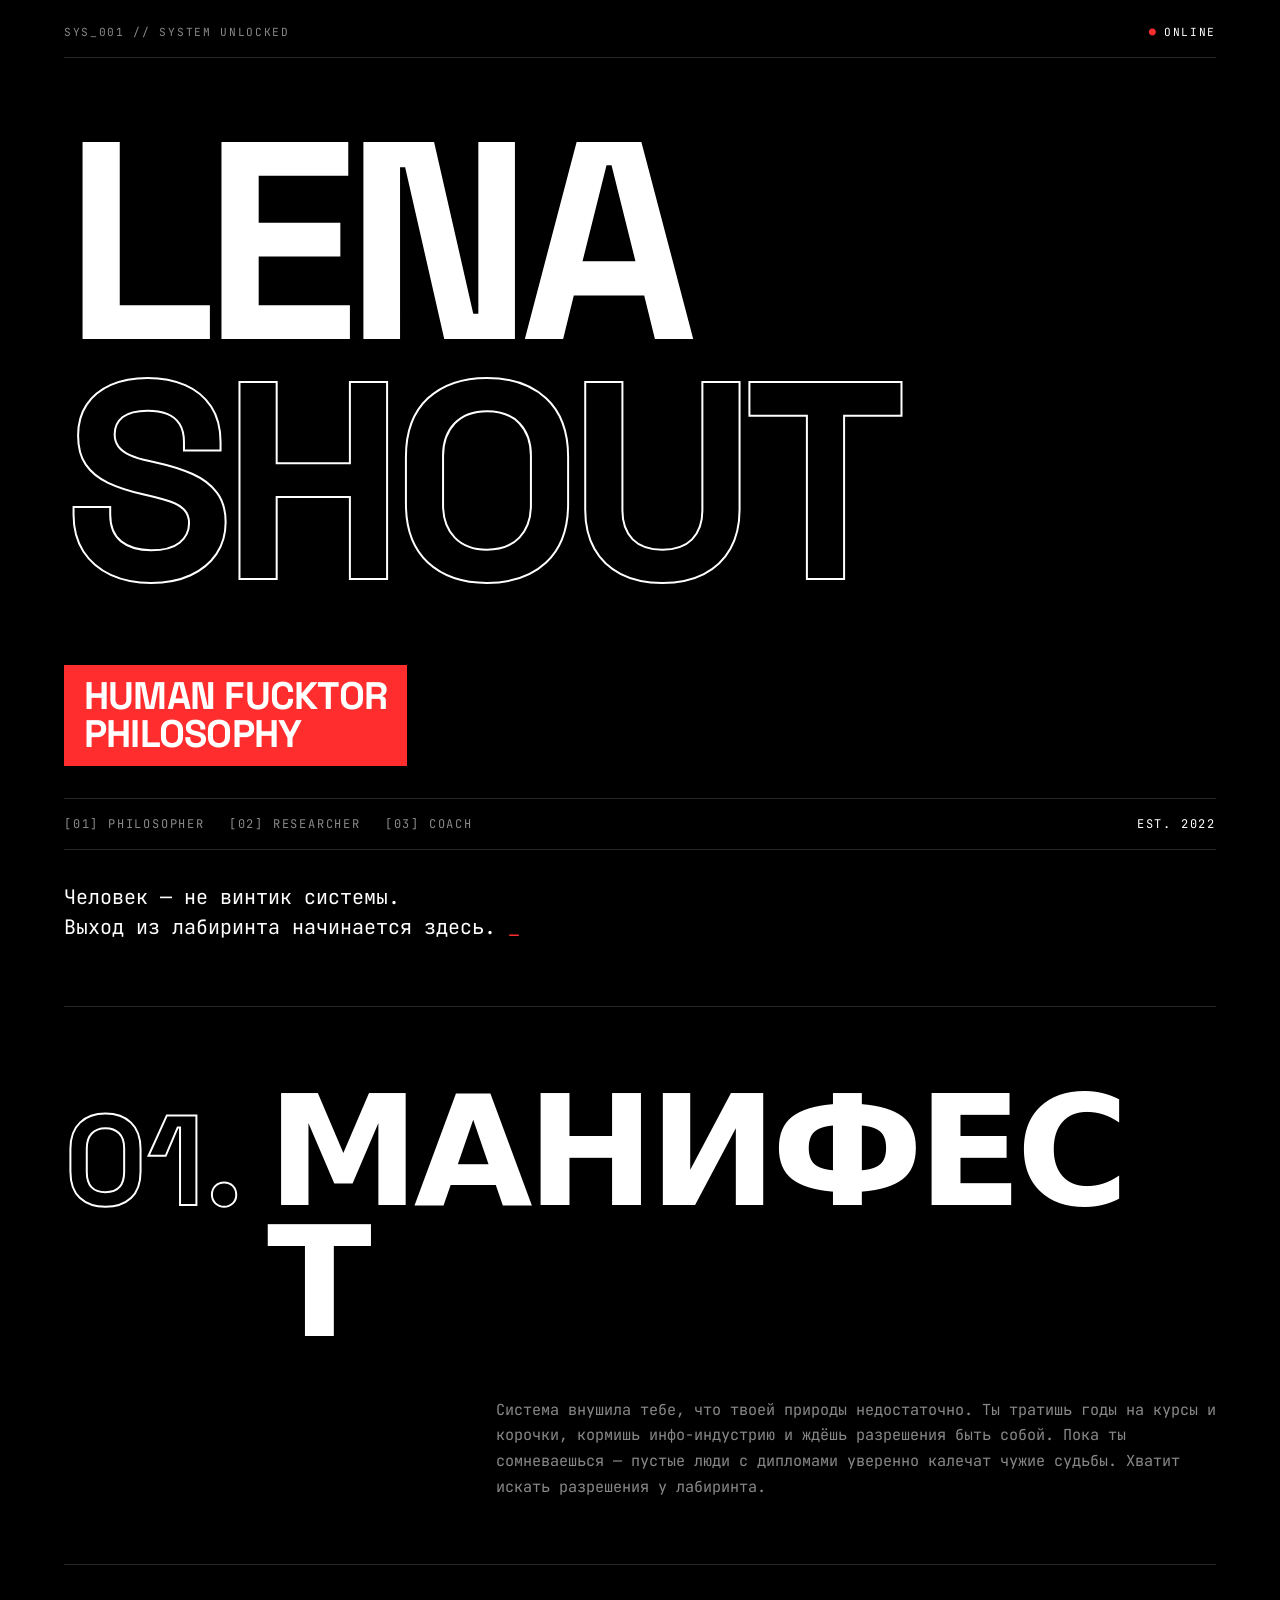
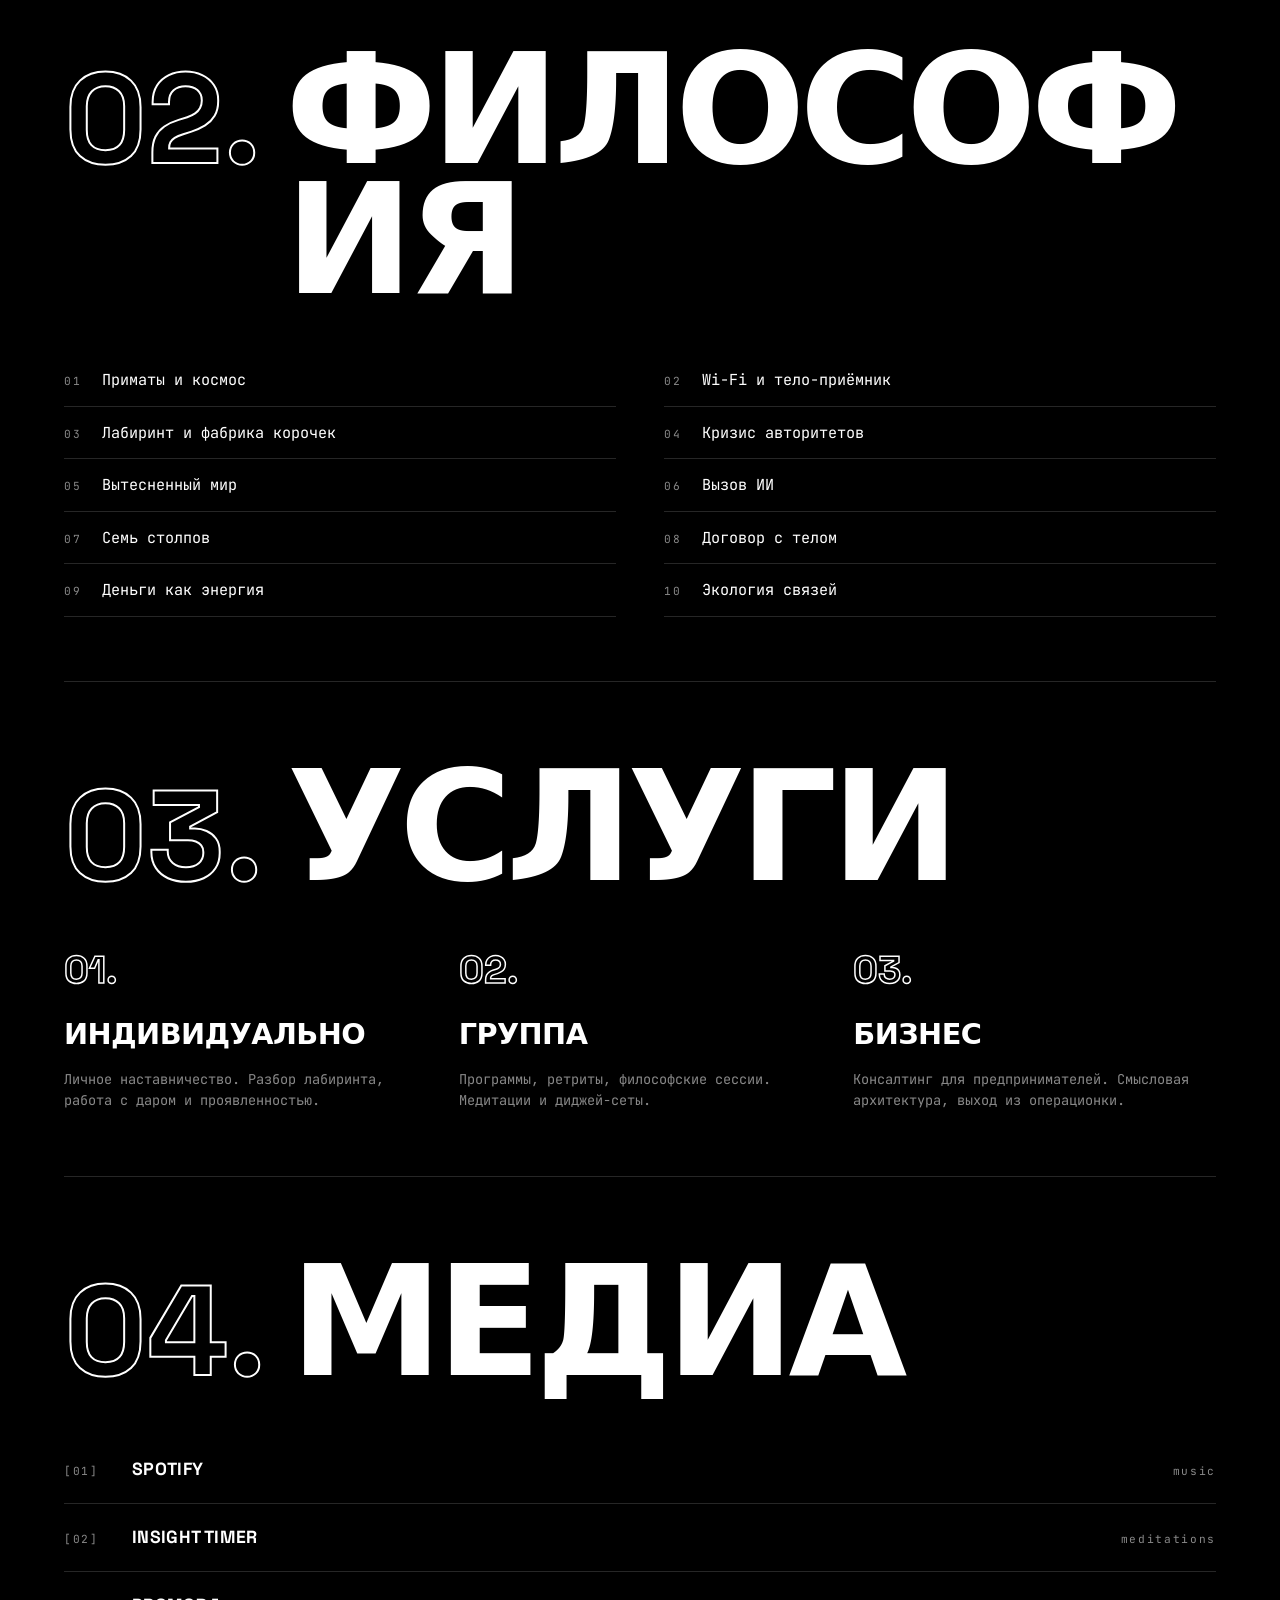
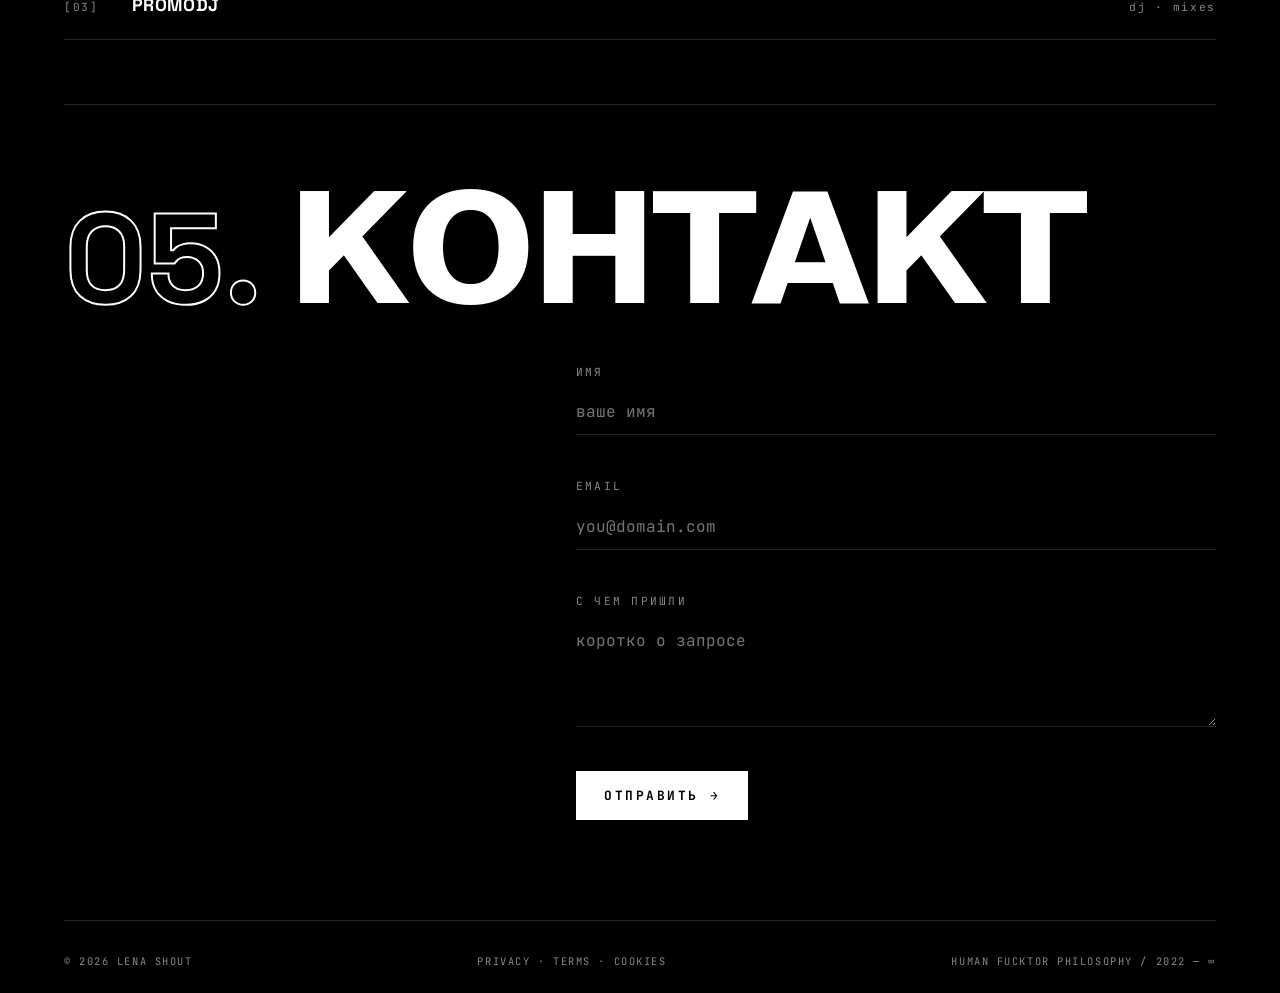
==== index.html @ a17247e6 "Update index.html" ====
<!DOCTYPE html>
<html lang="ru">
<head>
<meta charset="UTF-8" />
<meta name="viewport" content="width=device-width, initial-scale=1.0" />
<meta name="theme-color" content="#000000" />
<title>LENA SHOUT — Human Fucktor Philosophy</title>
<meta name="description" content="LENA SHOUT — философ, исследователь, трансформационный тренер. Human Fucktor Philosophy — выход из лабиринта к своему дару." />
<style>
@import url('https://fonts.googleapis.com/css2?family=Space+Grotesk:wght@400;700;900&family=JetBrains+Mono:wght@300;400;700&display=swap');

:root{
  --bg:#000; --fg:#fff; --dim:#888; --red:#ff2d2d;
  --line:rgba(255,255,255,.15);
  --pad:clamp(20px,5vw,80px);
  --h:'Space Grotesk',system-ui,sans-serif;
  --m:'JetBrains Mono',monospace;
}
*,*::before,*::after{box-sizing:border-box;margin:0;padding:0}
html{scroll-behavior:smooth}
html,body{overflow-x:hidden;background:var(--bg);color:var(--fg)}
body{font-family:var(--m);font-size:15px;line-height:1.55;padding:0 var(--pad);-webkit-font-smoothing:antialiased}
a{color:inherit;text-decoration:none;transition:color .2s}
a:hover{color:var(--dim)}
img{display:block;max-width:100%}

.scanlines{position:fixed;inset:0;pointer-events:none;z-index:100;background:repeating-linear-gradient(to bottom,rgba(255,255,255,.02) 0 1px,transparent 1px 3px);mix-blend-mode:overlay}

/* HERO */
.hero{min-height:100vh;padding:24px 0 64px;display:flex;flex-direction:column;justify-content:space-between;gap:32px}
.hero-sys{display:flex;justify-content:space-between;align-items:center;font-size:.7rem;letter-spacing:.15em;color:var(--dim);text-transform:uppercase;padding-bottom:16px;border-bottom:1px solid var(--line)}
.blink{color:var(--fg)}
.blink::before{content:"●";margin-right:6px;color:var(--red);animation:blink 1.6s infinite}
@keyframes blink{50%{opacity:.2}}

.hero-title{font-family:var(--h);font-weight:900;font-size:clamp(4.5rem,22vw,18rem);line-height:.85;letter-spacing:-.05em;text-transform:uppercase;margin:32px 0}
.hero-title span{display:block;overflow:hidden;white-space:nowrap}
.hero-title .outline{color:transparent;-webkit-text-stroke:2px var(--fg)}

.hero-red{align-self:flex-start;background:var(--red);color:#fff;padding:12px 20px;font-family:var(--h);font-weight:900;font-size:clamp(1.4rem,3.5vw,2.4rem);letter-spacing:-.02em;line-height:1;text-transform:uppercase}
.hero-red span{display:block}

.hero-meta{display:flex;flex-wrap:wrap;gap:24px;font-size:.75rem;letter-spacing:.15em;color:var(--dim);text-transform:uppercase;padding:16px 0;border-top:1px solid var(--line);border-bottom:1px solid var(--line)}
.hero-meta .yr{margin-left:auto;color:var(--fg)}

.hero-lead{max-width:640px;font-size:clamp(1rem,1.6vw,1.25rem);line-height:1.5}
.cursor{display:inline-block;animation:blink 1s steps(2) infinite;color:var(--red)}

/* BLOCKS */
.block{padding:80px 0 64px;border-top:1px solid var(--line)}
.block-head{display:flex;align-items:baseline;gap:24px;flex-wrap:wrap;margin-bottom:48px}
.num-outline{font-family:var(--h);font-weight:900;font-size:clamp(3rem,10vw,8rem);line-height:.85;color:transparent;-webkit-text-stroke:2px var(--fg);flex-shrink:0}
.huge{font-family:var(--h);font-weight:900;font-size:clamp(3rem,12vw,10rem);line-height:.85;letter-spacing:-.04em;text-transform:uppercase;flex:1;min-width:0;word-break:break-word}
.block-text{max-width:720px;margin-left:auto;font-size:.95rem;line-height:1.7;color:var(--dim)}

.chapters{list-style:none;display:grid;grid-template-columns:1fr 1fr;gap:0 48px}
.chapters li{display:flex;gap:16px;align-items:baseline;padding:14px 0;border-bottom:1px solid var(--line);font-size:.95rem}
.chapters li span{font-size:.7rem;letter-spacing:.15em;color:var(--dim);min-width:22px}

.services{display:grid;grid-template-columns:repeat(3,1fr);gap:32px}
.service{display:flex;flex-direction:column;gap:12px}
.s-num{font-family:var(--h);font-weight:900;font-size:2.4rem;color:transparent;-webkit-text-stroke:1.5px var(--fg)}
.service h3{font-family:var(--h);font-weight:900;font-size:clamp(1.2rem,2.5vw,1.8rem);letter-spacing:-.02em;text-transform:uppercase}
.service p{font-size:.85rem;line-height:1.6;color:var(--dim)}

.media{list-style:none}
.media li{display:flex;align-items:baseline;gap:24px;padding:20px 0;border-bottom:1px solid var(--line);font-size:1.1rem}
.m-num{font-size:.7rem;letter-spacing:.15em;color:var(--dim);min-width:44px}
.media a{flex:1;font-family:var(--h);font-weight:700;text-transform:uppercase;letter-spacing:.02em}
.media a:hover{color:var(--fg);text-decoration:underline;text-underline-offset:6px}
.m-tag{font-size:.7rem;letter-spacing:.15em;color:var(--dim)}

.form{max-width:640px;margin-left:auto;display:flex;flex-direction:column;gap:24px}
.form-row{display:flex;flex-direction:column;gap:8px}
.form-row label{font-size:.7rem;letter-spacing:.2em;color:var(--dim);text-transform:uppercase}
.form-row input,.form-row textarea{background:transparent;border:0;border-bottom:1px solid var(--line);padding:12px 0;font-family:var(--m);font-size:16px;color:var(--fg);resize:vertical;transition:border-color .2s}
.form-row input:focus,.form-row textarea:focus{outline:none;border-color:var(--fg)}
.form-row input[aria-invalid="true"],.form-row textarea[aria-invalid="true"]{border-color:var(--red)}
.form-error{font-size:.7rem;color:var(--red);min-height:1em}
.form-status{font-size:.75rem;color:var(--dim);min-height:1em}
.form-status[data-state="ok"]{color:var(--fg)}
.form-status[data-state="error"]{color:var(--red)}

.btn{align-self:flex-start;background:var(--fg);color:var(--bg);border:0;padding:16px 28px;font-family:var(--m);font-weight:700;font-size:.8rem;letter-spacing:.2em;text-transform:uppercase;cursor:pointer;transition:background .2s,color .2s,transform .2s}
.btn:hover{background:var(--red);color:#fff;transform:translate(-2px,-2px)}

.foot{padding:32px 0 24px;border-top:1px solid var(--line);display:flex;justify-content:space-between;flex-wrap:wrap;gap:16px;font-size:.65rem;letter-spacing:.15em;color:var(--dim);text-transform:uppercase}
.foot a:hover{color:var(--fg)}

@media (max-width:900px){
  .chapters{grid-template-columns:1fr;gap:0}
  .services{grid-template-columns:1fr;gap:24px}
  .hero-meta .yr{margin-left:0}
}
@media (max-width:600px){
  body{font-size:14px}
  .hero{min-height:auto;padding-top:16px}
  .hero-title{font-size:clamp(3rem,22vw,6rem);letter-spacing:-.04em}
  .hero-title .outline{-webkit-text-stroke:1.5px var(--fg)}
  .hero-red{font-size:1.1rem;padding:10px 14px}
  .block{padding:56px 0 44px}
  .num-outline{-webkit-text-stroke:1.5px var(--fg)}
  .huge{font-size:clamp(2.5rem,14vw,5rem)}
  .block-text,.form{margin-left:0}
  .media li{flex-wrap:wrap;gap:8px}
  .media a{min-width:100%;order:2}
  .m-tag{order:3}
}
@media (prefers-reduced-motion:reduce){
  *{animation:none!important;transition:none!important}
}
</style>
</head>
<body>

<div class="scanlines"></div>

<header class="hero" id="top">
  <div class="hero-sys">
    <span>SYS_001 // SYSTEM UNLOCKED</span>
    <span class="blink">ONLINE</span>
  </div>

  <h1 class="hero-title">
    <span>LENA</span>
    <span class="outline">SHOUT</span>
  </h1>

  <div class="hero-red">
    <span>HUMAN FUCKTOR</span>
    <span>PHILOSOPHY</span>
  </div>

  <div class="hero-meta">
    <span>[01] PHILOSOPHER</span>
    <span>[02] RESEARCHER</span>
    <span>[03] COACH</span>
    <span class="yr">EST. 2022</span>
  </div>

  <p class="hero-lead">
    Человек — не винтик системы.<br>
    Выход из лабиринта начинается здесь.
    <span class="cursor">_</span>
  </p>
</header>

<section class="block" id="manifesto">
  <div class="block-head">
    <span class="num-outline">01.</span>
    <h2 class="huge">МАНИФЕСТ</h2>
  </div>
  <p class="block-text">
    Система внушила тебе, что твоей природы недостаточно.
    Ты тратишь годы на курсы и корочки, кормишь инфо-индустрию
    и ждёшь разрешения быть собой. Пока ты сомневаешься —
    пустые люди с дипломами уверенно калечат чужие судьбы.
    Хватит искать разрешения у лабиринта.
  </p>
</section>

<section class="block" id="philosophy">
  <div class="block-head">
    <span class="num-outline">02.</span>
    <h2 class="huge">ФИЛОСОФИЯ</h2>
  </div>
  <ol class="chapters">
    <li><span>01</span> Приматы и космос</li>
    <li><span>02</span> Wi-Fi и тело-приёмник</li>
    <li><span>03</span> Лабиринт и фабрика корочек</li>
    <li><span>04</span> Кризис авторитетов</li>
    <li><span>05</span> Вытесненный мир</li>
    <li><span>06</span> Вызов ИИ</li>
    <li><span>07</span> Семь столпов</li>
    <li><span>08</span> Договор с телом</li>
    <li><span>09</span> Деньги как энергия</li>
    <li><span>10</span> Экология связей</li>
  </ol>
</section>

<section class="block" id="services">
  <div class="block-head">
    <span class="num-outline">03.</span>
    <h2 class="huge">УСЛУГИ</h2>
  </div>
  <div class="services">
    <div class="service">
      <span class="s-num">01.</span>
      <h3>ИНДИВИДУАЛЬНО</h3>
      <p>Личное наставничество. Разбор лабиринта, работа с даром и проявленностью.</p>
    </div>
    <div class="service">
      <span class="s-num">02.</span>
      <h3>ГРУППА</h3>
      <p>Программы, ретриты, философские сессии. Медитации и диджей-сеты.</p>
    </div>
    <div class="service">
      <span class="s-num">03.</span>
      <h3>БИЗНЕС</h3>
      <p>Консалтинг для предпринимателей. Смысловая архитектура, выход из операционки.</p>
    </div>
  </div>
</section>

<section class="block" id="media">
  <div class="block-head">
    <span class="num-outline">04.</span>
    <h2 class="huge">МЕДИА</h2>
  </div>
  <ul class="media">
    <li>
      <span class="m-num">[01]</span>
      <a href="https://open.spotify.com/artist/0pJsxy4s1DE1wV0tOyntlk" target="_blank" rel="noopener">SPOTIFY</a>
      <span class="m-tag">music</span>
    </li>
    <li>
      <span class="m-num">[02]</span>
      <a href="https://insighttimer.com/lenashout" target="_blank" rel="noopener">INSIGHT TIMER</a>
      <span class="m-tag">meditations</span>
    </li>
    <li>
      <span class="m-num">[03]</span>
      <a href="https://promodj.com/lenashout" target="_blank" rel="noopener">PROMODJ</a>
      <span class="m-tag">dj · mixes</span>
    </li>
  </ul>
</section>

<section class="block" id="contact">
  <div class="block-head">
    <span class="num-outline">05.</span>
    <h2 class="huge">КОНТАКТ</h2>
  </div>
  <form class="form" id="contact-form" novalidate>
    <div class="form-row">
      <label for="name">ИМЯ</label>
      <input id="name" name="name" type="text" required minlength="2" placeholder="ваше имя" autocomplete="name" />
      <span class="form-error" data-for="name"></span>
    </div>
    <div class="form-row">
      <label for="email">EMAIL</label>
      <input id="email" name="email" type="email" required placeholder="you@domain.com" autocomplete="email" inputmode="email" />
      <span class="form-error" data-for="email"></span>
    </div>
    <div class="form-row">
      <label for="message">С ЧЕМ ПРИШЛИ</label>
      <textarea id="message" name="message" rows="4" required minlength="10" placeholder="коротко о запросе"></textarea>
      <span class="form-error" data-for="message"></span>
    </div>
    <button type="submit" class="btn">ОТПРАВИТЬ →</button>
    <p class="form-status" role="status" aria-live="polite"></p>
  </form>
</section>

<footer class="foot">
  <span>© <span id="year"></span> LENA SHOUT</span>
  <span>
    <a href="legal/privacy.html">PRIVACY</a> ·
    <a href="legal/terms.html">TERMS</a> ·
    <a href="legal/cookies.html">COOKIES</a>
  </span>
  <span>HUMAN FUCKTOR PHILOSOPHY / 2022 — ∞</span>
</footer>

<script>
document.getElementById('year').textContent = new Date().getFullYear();
document.querySelectorAll('.block, .service, .chapters li, .media li').forEach(el => {
  el.style.opacity = 0;
  el.style.transform = 'translateY(20px)';
  el.style.transition = 'opacity .7s ease, transform .7s ease';
});
const io = new IntersectionObserver(entries => {
  entries.forEach(e => {
    if (e.isIntersecting) {
      e.target.style.opacity = 1;
      e.target.style.transform = 'none';
      io.unobserve(e.target);
    }
  });
}, { threshold: 0.1, rootMargin: '0px 0px -40px 0px' });
document.querySelectorAll('.block, .service, .chapters li, .media li').forEach(el => io.observe(el));

const form = document.getElementById('contact-form');
if (form) {
  const status = form.querySelector('.form-status');
  const validators = {
    name: v => v.trim().length >= 2 ? '' : 'минимум 2 символа',
    email: v => /^[^\s@]+@[^\s@]+\.[^\s@]{2,}$/.test(v.trim()) ? '' : 'неверный email',
    message: v => v.trim().length >= 10 ? '' : 'минимум 10 символов',
  };
  function showError(name, msg) {
    const errEl = form.querySelector('.form-error[data-for="' + name + '"]');
    const input = form.elements[name];
    if (errEl) errEl.textContent = msg;
    if (input) input.setAttribute('aria-invalid', msg ? 'true' : 'false');
  }
  Object.keys(validators).forEach(name => {
    const input = form.elements[name];
    if (!input) return;
    input.addEventListener('blur', () => showError(name, validators[name](input.value)));
    input.addEventListener('input', () => {
      if (input.getAttribute('aria-invalid') === 'true') showError(name, validators[name](input.value));
    });
  });
  form.addEventListener('submit', async e => {
    e.preventDefault();
    let firstInvalid = null;
    Object.keys(validators).forEach(name => {
      const input = form.elements[name];
      const msg = validators[name](input.value);
      showError(name, msg);
      if (msg && !firstInvalid) firstInvalid = input;
    });
    if (firstInvalid) {
      firstInvalid.focus();
      status.textContent = '// проверь поля ↑';
      status.dataset.state = 'error';
      return;
    }
    status.dataset.state = '';
    status.textContent = '// отправка…';
    try {
      const res = await fetch('https://formspree.io/f/xxxxxxx', {
        method: 'POST',
        headers: { 'Accept': 'application/json' },
        body: new FormData(form),
      });
      if (!res.ok) throw new Error();
      form.reset();
      status.textContent = '// принято. отвечу в течение 24ч.';
      status.dataset.state = 'ok';
    } catch {
      status.textContent = '// ошибка. напиши на hi@lenashout.com';
      status.dataset.state = 'error';
    }
  });
}
</script>
</body>
</html>
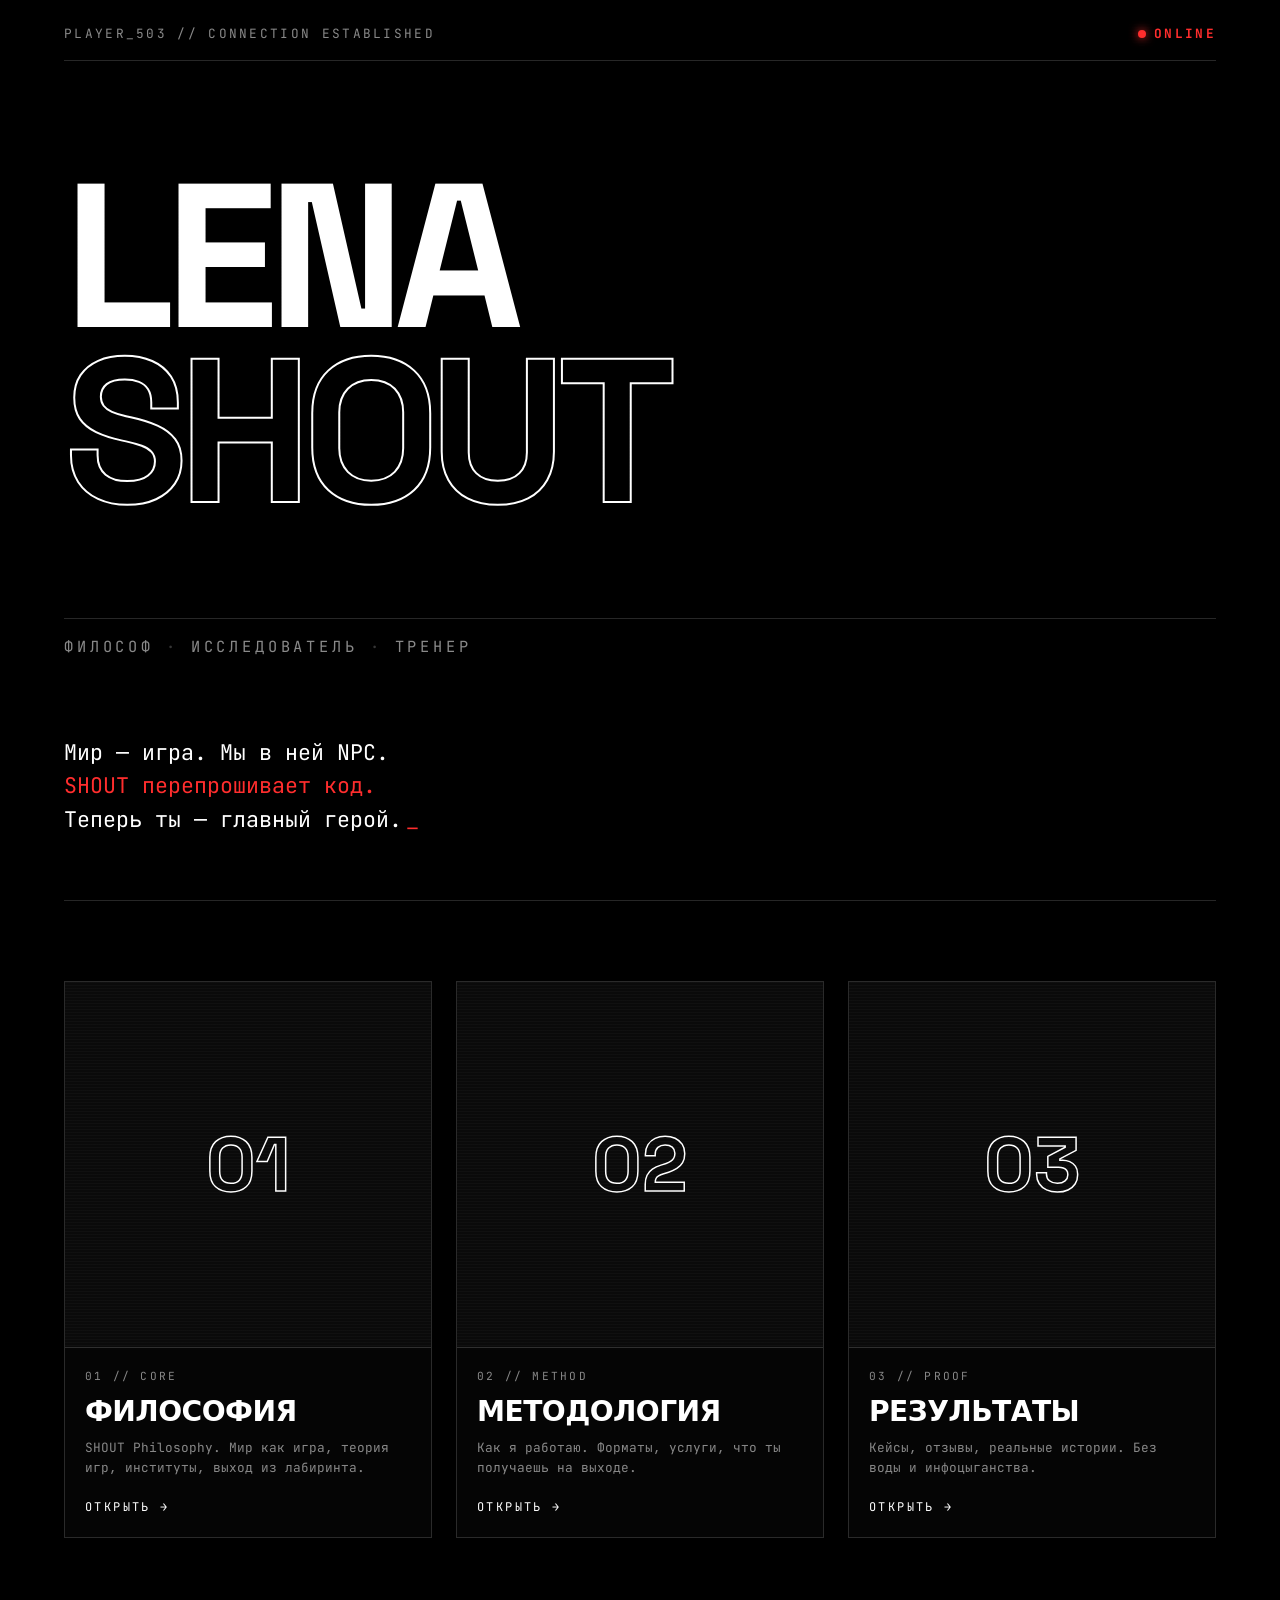
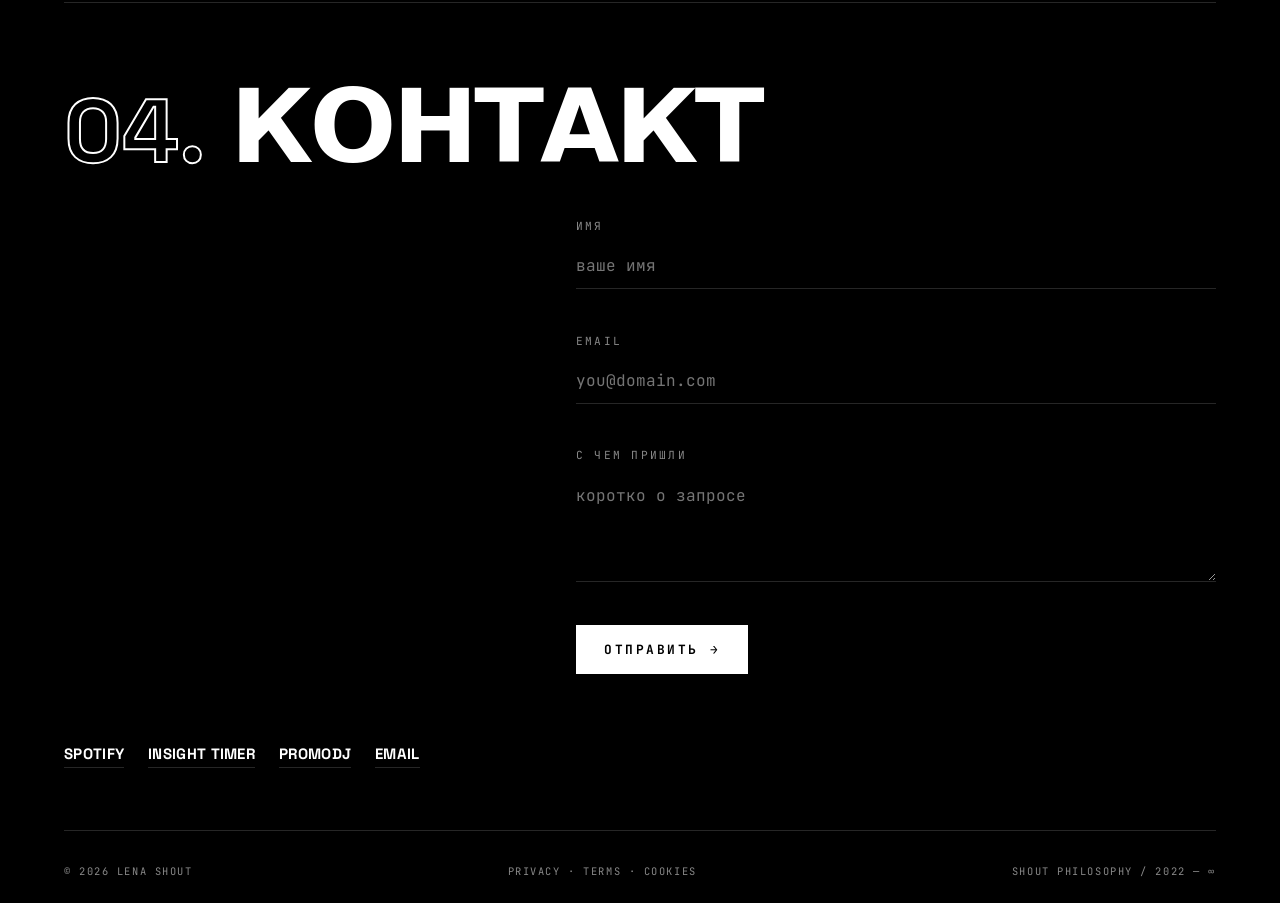
==== commit 223b7bde: "Update index.html" ====
--- a/index.html
+++ b/index.html
@@ -4,8 +4,8 @@
 <meta charset="UTF-8" />
 <meta name="viewport" content="width=device-width, initial-scale=1.0" />
 <meta name="theme-color" content="#000000" />
-<title>LENA SHOUT — Human Fucktor Philosophy</title>
-<meta name="description" content="LENA SHOUT — философ, исследователь, трансформационный тренер. Human Fucktor Philosophy — выход из лабиринта к своему дару." />
+<title>LENA SHOUT — философ · исследователь · тренер</title>
+<meta name="description" content="LENA SHOUT — философ, исследователь, трансформационный тренер. SHOUT Philosophy — мир как игра, выход из лабиринта." />
 <style>
 @import url('https://fonts.googleapis.com/css2?family=Space+Grotesk:wght@400;700;900&family=JetBrains+Mono:wght@300;400;700&display=swap');
 
@@ -28,83 +28,149 @@
 
 /* HERO */
 .hero{min-height:100vh;padding:24px 0 64px;display:flex;flex-direction:column;justify-content:space-between;gap:32px}
-.hero-sys{display:flex;justify-content:space-between;align-items:center;font-size:.7rem;letter-spacing:.15em;color:var(--dim);text-transform:uppercase;padding-bottom:16px;border-bottom:1px solid var(--line)}
-.blink{color:var(--fg)}
-.blink::before{content:"●";margin-right:6px;color:var(--red);animation:blink 1.6s infinite}
+
+/* СТАТУС СВЕРХУ — про посетителя */
+.hero-status{
+  display:flex;justify-content:space-between;align-items:center;
+  gap:16px;flex-wrap:wrap;
+  font-size:.8rem;letter-spacing:.18em;
+  text-transform:uppercase;
+  padding-bottom:16px;
+  border-bottom:1px solid var(--line);
+  color:var(--dim);
+}
+.hero-status .online{
+  color:var(--red);font-weight:700;
+  display:flex;align-items:center;gap:8px;
+}
+.hero-status .online::before{
+  content:"";width:8px;height:8px;background:var(--red);
+  border-radius:50%;box-shadow:0 0 10px var(--red);
+  animation:pulse 1.6s infinite;
+}
+@keyframes pulse{50%{opacity:.3}}
 @keyframes blink{50%{opacity:.2}}
 
-.hero-title{font-family:var(--h);font-weight:900;font-size:clamp(4.5rem,22vw,18rem);line-height:.85;letter-spacing:-.05em;text-transform:uppercase;margin:32px 0}
+.hero-title{
+  font-family:var(--h);font-weight:900;
+  font-size:clamp(4rem,16vw,14rem);
+  line-height:.85;letter-spacing:-.05em;
+  text-transform:uppercase;margin:32px 0 0;
+}
 .hero-title span{display:block;overflow:hidden;white-space:nowrap}
 .hero-title .outline{color:transparent;-webkit-text-stroke:2px var(--fg)}
 
-.hero-red{align-self:flex-start;background:var(--red);color:#fff;padding:12px 20px;font-family:var(--h);font-weight:900;font-size:clamp(1.4rem,3.5vw,2.4rem);letter-spacing:-.02em;line-height:1;text-transform:uppercase}
-.hero-red span{display:block}
-
-.hero-meta{display:flex;flex-wrap:wrap;gap:24px;font-size:.75rem;letter-spacing:.15em;color:var(--dim);text-transform:uppercase;padding:16px 0;border-top:1px solid var(--line);border-bottom:1px solid var(--line)}
-.hero-meta .yr{margin-left:auto;color:var(--fg)}
-
-.hero-lead{max-width:640px;font-size:clamp(1rem,1.6vw,1.25rem);line-height:1.5}
-.cursor{display:inline-block;animation:blink 1s steps(2) infinite;color:var(--red)}
+.hero-subtitle{
+  font-family:var(--m);
+  font-size:clamp(.8rem,1.2vw,1rem);
+  letter-spacing:.25em;
+  text-transform:uppercase;
+  color:var(--dim);
+  margin-top:24px;
+  padding-top:16px;
+  border-top:1px solid var(--line);
+}
+.hero-subtitle .sep{opacity:.4;margin:0 12px}
+
+/* ЛИД — манифест в трёх строках */
+.hero-lead{
+  max-width:680px;
+  font-size:clamp(1.05rem,1.7vw,1.35rem);
+  line-height:1.55;
+}
+.hero-lead .line{display:block}
+.hero-lead .accent{color:var(--red)}
+.cursor{
+  display:inline-block;
+  color:var(--red);
+  animation:blink 1s steps(2) infinite;
+  margin-left:4px;
+}
+
+/* CARDS */
+.cards{
+  display:grid;
+  grid-template-columns:repeat(3,1fr);
+  gap:24px;
+  padding:80px 0 64px;
+  border-top:1px solid var(--line);
+}
+.card{
+  display:flex;flex-direction:column;
+  border:1px solid var(--line);
+  background:#050505;
+  transition:border-color .25s, transform .25s;
+  text-decoration:none;
+  color:inherit;
+}
+.card:hover{border-color:var(--fg);transform:translateY(-4px)}
+.card:hover .card-arrow{transform:translateX(6px)}
+
+.card-image{
+  aspect-ratio:1/1;
+  background:#0a0a0a;
+  display:flex;align-items:center;justify-content:center;
+  border-bottom:1px solid var(--line);
+  position:relative;
+  overflow:hidden;
+}
+.card-image::after{
+  content:"";position:absolute;inset:0;
+  background:repeating-linear-gradient(to bottom,rgba(255,255,255,.025) 0 1px,transparent 1px 3px);
+  pointer-events:none;
+}
+.card-image .glyph{
+  font-family:var(--h);font-weight:900;
+  font-size:clamp(3rem,6vw,5rem);
+  color:transparent;-webkit-text-stroke:1.5px var(--fg);
+  line-height:1;
+}
+
+.card-body{padding:20px;display:flex;flex-direction:column;gap:12px;flex:1}
+.card-num{font-size:.7rem;letter-spacing:.2em;color:var(--dim)}
+.card-title{font-family:var(--h);font-weight:900;font-size:clamp(1.3rem,2.2vw,1.8rem);letter-spacing:-.02em;line-height:1;text-transform:uppercase}
+.card-desc{font-size:.8rem;line-height:1.6;color:var(--dim);flex:1}
+.card-arrow{font-family:var(--m);font-size:.75rem;letter-spacing:.2em;color:var(--fg);text-transform:uppercase;margin-top:8px;transition:transform .25s}
 
 /* BLOCKS */
 .block{padding:80px 0 64px;border-top:1px solid var(--line)}
 .block-head{display:flex;align-items:baseline;gap:24px;flex-wrap:wrap;margin-bottom:48px}
-.num-outline{font-family:var(--h);font-weight:900;font-size:clamp(3rem,10vw,8rem);line-height:.85;color:transparent;-webkit-text-stroke:2px var(--fg);flex-shrink:0}
-.huge{font-family:var(--h);font-weight:900;font-size:clamp(3rem,12vw,10rem);line-height:.85;letter-spacing:-.04em;text-transform:uppercase;flex:1;min-width:0;word-break:break-word}
-.block-text{max-width:720px;margin-left:auto;font-size:.95rem;line-height:1.7;color:var(--dim)}
-
-.chapters{list-style:none;display:grid;grid-template-columns:1fr 1fr;gap:0 48px}
-.chapters li{display:flex;gap:16px;align-items:baseline;padding:14px 0;border-bottom:1px solid var(--line);font-size:.95rem}
-.chapters li span{font-size:.7rem;letter-spacing:.15em;color:var(--dim);min-width:22px}
-
-.services{display:grid;grid-template-columns:repeat(3,1fr);gap:32px}
-.service{display:flex;flex-direction:column;gap:12px}
-.s-num{font-family:var(--h);font-weight:900;font-size:2.4rem;color:transparent;-webkit-text-stroke:1.5px var(--fg)}
-.service h3{font-family:var(--h);font-weight:900;font-size:clamp(1.2rem,2.5vw,1.8rem);letter-spacing:-.02em;text-transform:uppercase}
-.service p{font-size:.85rem;line-height:1.6;color:var(--dim)}
-
-.media{list-style:none}
-.media li{display:flex;align-items:baseline;gap:24px;padding:20px 0;border-bottom:1px solid var(--line);font-size:1.1rem}
-.m-num{font-size:.7rem;letter-spacing:.15em;color:var(--dim);min-width:44px}
-.media a{flex:1;font-family:var(--h);font-weight:700;text-transform:uppercase;letter-spacing:.02em}
-.media a:hover{color:var(--fg);text-decoration:underline;text-underline-offset:6px}
-.m-tag{font-size:.7rem;letter-spacing:.15em;color:var(--dim)}
+.num-outline{font-family:var(--h);font-weight:900;font-size:clamp(2.5rem,7vw,6rem);line-height:.85;color:transparent;-webkit-text-stroke:2px var(--fg);flex-shrink:0}
+.huge{font-family:var(--h);font-weight:900;font-size:clamp(2.5rem,8vw,7rem);line-height:.85;letter-spacing:-.04em;text-transform:uppercase;flex:1;min-width:0;word-break:break-word}
 
 .form{max-width:640px;margin-left:auto;display:flex;flex-direction:column;gap:24px}
 .form-row{display:flex;flex-direction:column;gap:8px}
 .form-row label{font-size:.7rem;letter-spacing:.2em;color:var(--dim);text-transform:uppercase}
 .form-row input,.form-row textarea{background:transparent;border:0;border-bottom:1px solid var(--line);padding:12px 0;font-family:var(--m);font-size:16px;color:var(--fg);resize:vertical;transition:border-color .2s}
 .form-row input:focus,.form-row textarea:focus{outline:none;border-color:var(--fg)}
-.form-row input[aria-invalid="true"],.form-row textarea[aria-invalid="true"]{border-color:var(--red)}
 .form-error{font-size:.7rem;color:var(--red);min-height:1em}
 .form-status{font-size:.75rem;color:var(--dim);min-height:1em}
-.form-status[data-state="ok"]{color:var(--fg)}
-.form-status[data-state="error"]{color:var(--red)}
 
 .btn{align-self:flex-start;background:var(--fg);color:var(--bg);border:0;padding:16px 28px;font-family:var(--m);font-weight:700;font-size:.8rem;letter-spacing:.2em;text-transform:uppercase;cursor:pointer;transition:background .2s,color .2s,transform .2s}
 .btn:hover{background:var(--red);color:#fff;transform:translate(-2px,-2px)}
 
+.social{list-style:none;display:flex;flex-wrap:wrap;gap:24px;margin-top:32px}
+.social a{font-family:var(--h);font-weight:700;text-transform:uppercase;letter-spacing:.02em;padding-bottom:4px;border-bottom:1px solid var(--line)}
+.social a:hover{color:var(--fg);border-color:var(--fg)}
+
 .foot{padding:32px 0 24px;border-top:1px solid var(--line);display:flex;justify-content:space-between;flex-wrap:wrap;gap:16px;font-size:.65rem;letter-spacing:.15em;color:var(--dim);text-transform:uppercase}
 .foot a:hover{color:var(--fg)}
 
 @media (max-width:900px){
-  .chapters{grid-template-columns:1fr;gap:0}
-  .services{grid-template-columns:1fr;gap:24px}
-  .hero-meta .yr{margin-left:0}
+  .cards{grid-template-columns:1fr;gap:20px}
 }
 @media (max-width:600px){
   body{font-size:14px}
   .hero{min-height:auto;padding-top:16px}
   .hero-title{font-size:clamp(3rem,22vw,6rem);letter-spacing:-.04em}
   .hero-title .outline{-webkit-text-stroke:1.5px var(--fg)}
-  .hero-red{font-size:1.1rem;padding:10px 14px}
+  .hero-subtitle{font-size:.7rem;letter-spacing:.2em}
+  .hero-subtitle .sep{margin:0 6px}
+  .hero-status{font-size:.7rem;letter-spacing:.12em}
   .block{padding:56px 0 44px}
   .num-outline{-webkit-text-stroke:1.5px var(--fg)}
   .huge{font-size:clamp(2.5rem,14vw,5rem)}
-  .block-text,.form{margin-left:0}
-  .media li{flex-wrap:wrap;gap:8px}
-  .media a{min-width:100%;order:2}
-  .m-tag{order:3}
+  .form{margin-left:0}
 }
 @media (prefers-reduced-motion:reduce){
   *{animation:none!important;transition:none!important}
@@ -116,9 +182,9 @@
 <div class="scanlines"></div>
 
 <header class="hero" id="top">
-  <div class="hero-sys">
-    <span>SYS_001 // SYSTEM UNLOCKED</span>
-    <span class="blink">ONLINE</span>
+  <div class="hero-status">
+    <span>PLAYER_<span id="player-id">001</span> // CONNECTION ESTABLISHED</span>
+    <span class="online">ONLINE</span>
   </div>
 
   <h1 class="hero-title">
@@ -126,111 +192,57 @@
     <span class="outline">SHOUT</span>
   </h1>
 
-  <div class="hero-red">
-    <span>HUMAN FUCKTOR</span>
-    <span>PHILOSOPHY</span>
-  </div>
-
-  <div class="hero-meta">
-    <span>[01] PHILOSOPHER</span>
-    <span>[02] RESEARCHER</span>
-    <span>[03] COACH</span>
-    <span class="yr">EST. 2022</span>
-  </div>
+  <p class="hero-subtitle">
+    Философ<span class="sep">·</span>Исследователь<span class="sep">·</span>Тренер
+  </p>
 
   <p class="hero-lead">
-    Человек — не винтик системы.<br>
-    Выход из лабиринта начинается здесь.
-    <span class="cursor">_</span>
+    <span class="line">Мир — игра. Мы в ней NPC.</span>
+    <span class="line accent">SHOUT перепрошивает код.</span>
+    <span class="line">Теперь ты — главный герой.<span class="cursor">_</span></span>
   </p>
 </header>
 
-<section class="block" id="manifesto">
-  <div class="block-head">
-    <span class="num-outline">01.</span>
-    <h2 class="huge">МАНИФЕСТ</h2>
-  </div>
-  <p class="block-text">
-    Система внушила тебе, что твоей природы недостаточно.
-    Ты тратишь годы на курсы и корочки, кормишь инфо-индустрию
-    и ждёшь разрешения быть собой. Пока ты сомневаешься —
-    пустые люди с дипломами уверенно калечат чужие судьбы.
-    Хватит искать разрешения у лабиринта.
-  </p>
+<section class="cards">
+
+  <a href="philosophy.html" class="card">
+    <div class="card-image"><span class="glyph">01</span></div>
+    <div class="card-body">
+      <span class="card-num">01 // CORE</span>
+      <h3 class="card-title">ФИЛОСОФИЯ</h3>
+      <p class="card-desc">SHOUT Philosophy. Мир как игра, теория игр, институты, выход из лабиринта.</p>
+      <span class="card-arrow">ОТКРЫТЬ →</span>
+    </div>
+  </a>
+
+  <a href="method.html" class="card">
+    <div class="card-image"><span class="glyph">02</span></div>
+    <div class="card-body">
+      <span class="card-num">02 // METHOD</span>
+      <h3 class="card-title">МЕТОДОЛОГИЯ</h3>
+      <p class="card-desc">Как я работаю. Форматы, услуги, что ты получаешь на выходе.</p>
+      <span class="card-arrow">ОТКРЫТЬ →</span>
+    </div>
+  </a>
+
+  <a href="results.html" class="card">
+    <div class="card-image"><span class="glyph">03</span></div>
+    <div class="card-body">
+      <span class="card-num">03 // PROOF</span>
+      <h3 class="card-title">РЕЗУЛЬТАТЫ</h3>
+      <p class="card-desc">Кейсы, отзывы, реальные истории. Без воды и инфоцыганства.</p>
+      <span class="card-arrow">ОТКРЫТЬ →</span>
+    </div>
+  </a>
+
 </section>
 
-<section class="block" id="philosophy">
-  <div class="block-head">
-    <span class="num-outline">02.</span>
-    <h2 class="huge">ФИЛОСОФИЯ</h2>
-  </div>
-  <ol class="chapters">
-    <li><span>01</span> Приматы и космос</li>
-    <li><span>02</span> Wi-Fi и тело-приёмник</li>
-    <li><span>03</span> Лабиринт и фабрика корочек</li>
-    <li><span>04</span> Кризис авторитетов</li>
-    <li><span>05</span> Вытесненный мир</li>
-    <li><span>06</span> Вызов ИИ</li>
-    <li><span>07</span> Семь столпов</li>
-    <li><span>08</span> Договор с телом</li>
-    <li><span>09</span> Деньги как энергия</li>
-    <li><span>10</span> Экология связей</li>
-  </ol>
-</section>
-
-<section class="block" id="services">
-  <div class="block-head">
-    <span class="num-outline">03.</span>
-    <h2 class="huge">УСЛУГИ</h2>
-  </div>
-  <div class="services">
-    <div class="service">
-      <span class="s-num">01.</span>
-      <h3>ИНДИВИДУАЛЬНО</h3>
-      <p>Личное наставничество. Разбор лабиринта, работа с даром и проявленностью.</p>
-    </div>
-    <div class="service">
-      <span class="s-num">02.</span>
-      <h3>ГРУППА</h3>
-      <p>Программы, ретриты, философские сессии. Медитации и диджей-сеты.</p>
-    </div>
-    <div class="service">
-      <span class="s-num">03.</span>
-      <h3>БИЗНЕС</h3>
-      <p>Консалтинг для предпринимателей. Смысловая архитектура, выход из операционки.</p>
-    </div>
-  </div>
-</section>
-
-<section class="block" id="media">
+<section class="block" id="contact">
   <div class="block-head">
     <span class="num-outline">04.</span>
-    <h2 class="huge">МЕДИА</h2>
-  </div>
-  <ul class="media">
-    <li>
-      <span class="m-num">[01]</span>
-      <a href="https://open.spotify.com/artist/0pJsxy4s1DE1wV0tOyntlk" target="_blank" rel="noopener">SPOTIFY</a>
-      <span class="m-tag">music</span>
-    </li>
-    <li>
-      <span class="m-num">[02]</span>
-      <a href="https://insighttimer.com/lenashout" target="_blank" rel="noopener">INSIGHT TIMER</a>
-      <span class="m-tag">meditations</span>
-    </li>
-    <li>
-      <span class="m-num">[03]</span>
-      <a href="https://promodj.com/lenashout" target="_blank" rel="noopener">PROMODJ</a>
-      <span class="m-tag">dj · mixes</span>
-    </li>
-  </ul>
-</section>
-
-<section class="block" id="contact">
-  <div class="block-head">
-    <span class="num-outline">05.</span>
     <h2 class="huge">КОНТАКТ</h2>
   </div>
+
   <form class="form" id="contact-form" novalidate>
     <div class="form-row">
       <label for="name">ИМЯ</label>
@@ -250,6 +262,13 @@
     <button type="submit" class="btn">ОТПРАВИТЬ →</button>
     <p class="form-status" role="status" aria-live="polite"></p>
   </form>
+
+  <ul class="social">
+    <li><a href="https://open.spotify.com/artist/0pJsxy4s1DE1wV0tOyntlk" target="_blank" rel="noopener">Spotify</a></li>
+    <li><a href="https://insighttimer.com/lenashout" target="_blank" rel="noopener">Insight Timer</a></li>
+    <li><a href="https://promodj.com/lenashout" target="_blank" rel="noopener">PromoDJ</a></li>
+    <li><a href="mailto:hi@lenashout.com">Email</a></li>
+  </ul>
 </section>
 
 <footer class="foot">
@@ -259,15 +278,19 @@
     <a href="legal/terms.html">TERMS</a> ·
     <a href="legal/cookies.html">COOKIES</a>
   </span>
-  <span>HUMAN FUCKTOR PHILOSOPHY / 2022 — ∞</span>
+  <span>SHOUT PHILOSOPHY / 2022 — ∞</span>
 </footer>
 
 <script>
 document.getElementById('year').textContent = new Date().getFullYear();
-document.querySelectorAll('.block, .service, .chapters li, .media li').forEach(el => {
+
+const playerId = String(Math.floor(Math.random() * 999) + 1).padStart(3, '0');
+document.getElementById('player-id').textContent = playerId;
+
+document.querySelectorAll('.card').forEach((el, i) => {
   el.style.opacity = 0;
-  el.style.transform = 'translateY(20px)';
-  el.style.transition = 'opacity .7s ease, transform .7s ease';
+  el.style.transform = 'translateY(24px)';
+  el.style.transition = 'opacity .7s ease ' + (i * 0.1) + 's, transform .7s ease ' + (i * 0.1) + 's';
 });
 const io = new IntersectionObserver(entries => {
   entries.forEach(e => {
@@ -277,8 +300,8 @@
       io.unobserve(e.target);
     }
   });
-}, { threshold: 0.1, rootMargin: '0px 0px -40px 0px' });
-document.querySelectorAll('.block, .service, .chapters li, .media li').forEach(el => io.observe(el));
+}, { threshold: 0.1 });
+document.querySelectorAll('.card').forEach(el => io.observe(el));
 
 const form = document.getElementById('contact-form');
 if (form) {
@@ -314,11 +337,11 @@
     if (firstInvalid) {
       firstInvalid.focus();
       status.textContent = '// проверь поля ↑';
-      status.dataset.state = 'error';
+      status.style.color = '#ff2d2d';
       return;
     }
-    status.dataset.state = '';
     status.textContent = '// отправка…';
+    status.style.color = '#888';
     try {
       const res = await fetch('https://formspree.io/f/xxxxxxx', {
         method: 'POST',
@@ -328,10 +351,10 @@
       if (!res.ok) throw new Error();
       form.reset();
       status.textContent = '// принято. отвечу в течение 24ч.';
-      status.dataset.state = 'ok';
+      status.style.color = '#fff';
     } catch {
       status.textContent = '// ошибка. напиши на hi@lenashout.com';
-      status.dataset.state = 'error';
+      status.style.color = '#ff2d2d';
     }
   });
 }
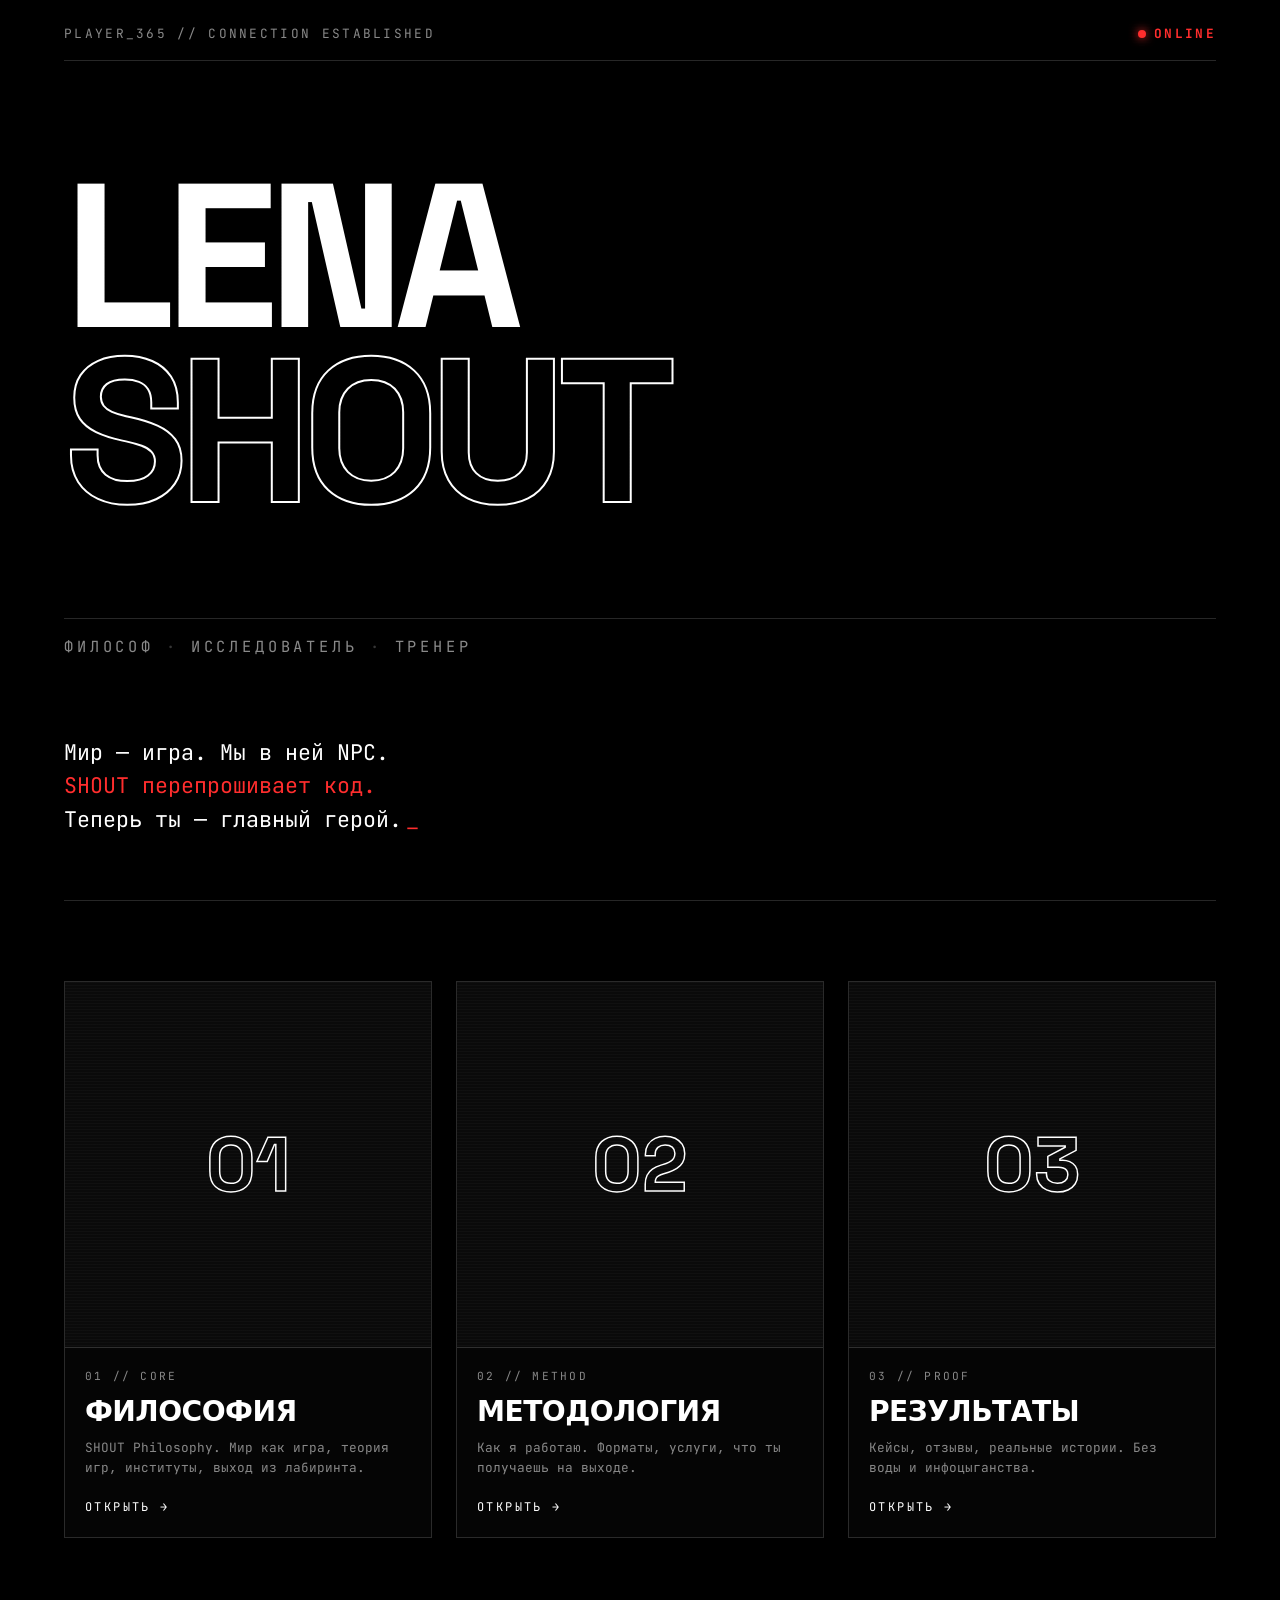
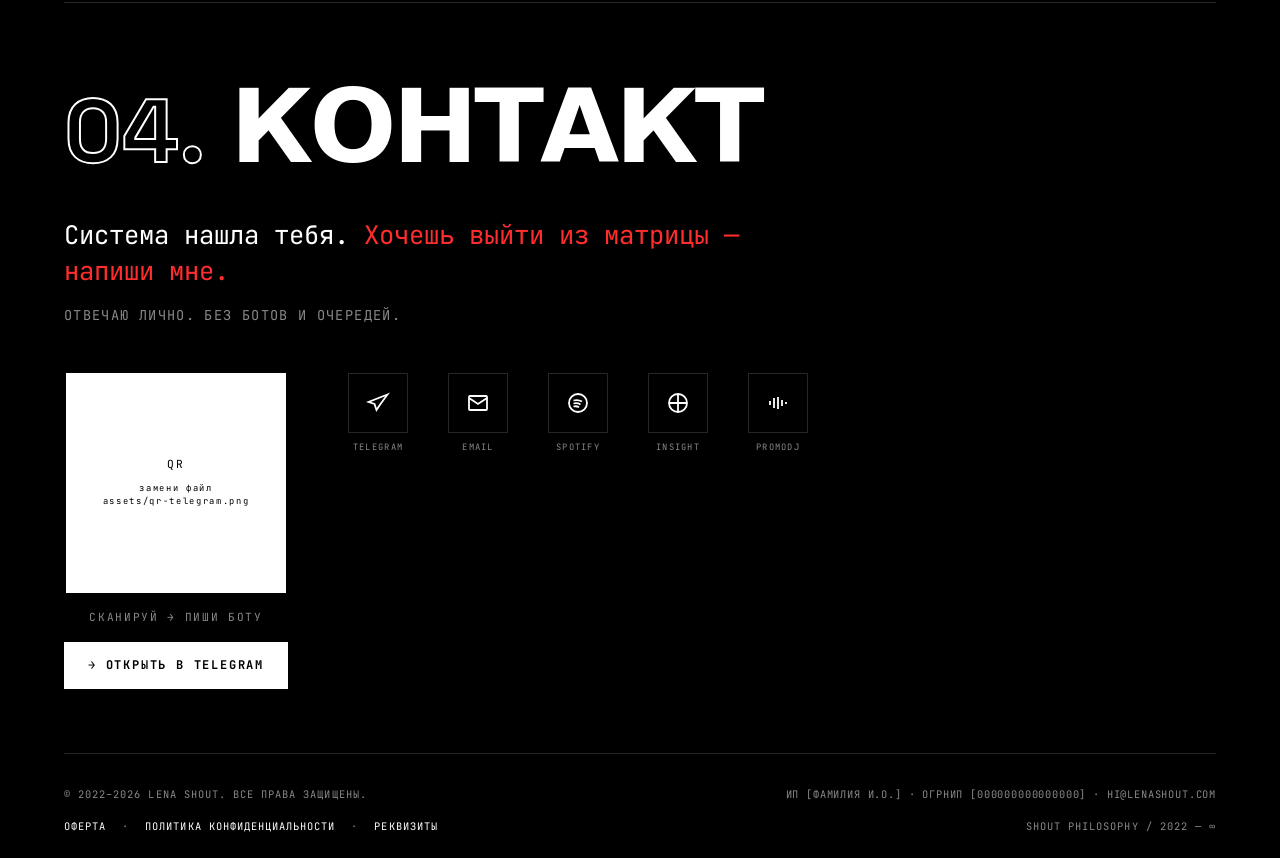
==== commit 11e05661: "Update index.html" ====
--- a/index.html
+++ b/index.html
@@ -28,8 +28,6 @@
 
 /* HERO */
 .hero{min-height:100vh;padding:24px 0 64px;display:flex;flex-direction:column;justify-content:space-between;gap:32px}
-
-/* СТАТУС СВЕРХУ — про посетителя */
 .hero-status{
   display:flex;justify-content:space-between;align-items:center;
   gap:16px;flex-wrap:wrap;
@@ -72,7 +70,6 @@
 }
 .hero-subtitle .sep{opacity:.4;margin:0 12px}
 
-/* ЛИД — манифест в трёх строках */
 .hero-lead{
   max-width:680px;
   font-size:clamp(1.05rem,1.7vw,1.35rem);
@@ -80,12 +77,7 @@
 }
 .hero-lead .line{display:block}
 .hero-lead .accent{color:var(--red)}
-.cursor{
-  display:inline-block;
-  color:var(--red);
-  animation:blink 1s steps(2) infinite;
-  margin-left:4px;
-}
+.cursor{display:inline-block;color:var(--red);animation:blink 1s steps(2) infinite;margin-left:4px}
 
 /* CARDS */
 .cards{
@@ -138,26 +130,108 @@
 .num-outline{font-family:var(--h);font-weight:900;font-size:clamp(2.5rem,7vw,6rem);line-height:.85;color:transparent;-webkit-text-stroke:2px var(--fg);flex-shrink:0}
 .huge{font-family:var(--h);font-weight:900;font-size:clamp(2.5rem,8vw,7rem);line-height:.85;letter-spacing:-.04em;text-transform:uppercase;flex:1;min-width:0;word-break:break-word}
 
-.form{max-width:640px;margin-left:auto;display:flex;flex-direction:column;gap:24px}
-.form-row{display:flex;flex-direction:column;gap:8px}
-.form-row label{font-size:.7rem;letter-spacing:.2em;color:var(--dim);text-transform:uppercase}
-.form-row input,.form-row textarea{background:transparent;border:0;border-bottom:1px solid var(--line);padding:12px 0;font-family:var(--m);font-size:16px;color:var(--fg);resize:vertical;transition:border-color .2s}
-.form-row input:focus,.form-row textarea:focus{outline:none;border-color:var(--fg)}
-.form-error{font-size:.7rem;color:var(--red);min-height:1em}
-.form-status{font-size:.75rem;color:var(--dim);min-height:1em}
-
-.btn{align-self:flex-start;background:var(--fg);color:var(--bg);border:0;padding:16px 28px;font-family:var(--m);font-weight:700;font-size:.8rem;letter-spacing:.2em;text-transform:uppercase;cursor:pointer;transition:background .2s,color .2s,transform .2s}
-.btn:hover{background:var(--red);color:#fff;transform:translate(-2px,-2px)}
-
-.social{list-style:none;display:flex;flex-wrap:wrap;gap:24px;margin-top:32px}
-.social a{font-family:var(--h);font-weight:700;text-transform:uppercase;letter-spacing:.02em;padding-bottom:4px;border-bottom:1px solid var(--line)}
-.social a:hover{color:var(--fg);border-color:var(--fg)}
-
-.foot{padding:32px 0 24px;border-top:1px solid var(--line);display:flex;justify-content:space-between;flex-wrap:wrap;gap:16px;font-size:.65rem;letter-spacing:.15em;color:var(--dim);text-transform:uppercase}
-.foot a:hover{color:var(--fg)}
+/* КОНТАКТ */
+.contact-lead{
+  max-width:760px;
+  font-size:clamp(1.2rem,2vw,1.6rem);
+  line-height:1.4;
+  margin-bottom:48px;
+}
+.contact-lead .accent{color:var(--red)}
+.contact-lead .small{
+  display:block;
+  font-size:.85rem;
+  letter-spacing:.1em;
+  color:var(--dim);
+  margin-top:16px;
+  text-transform:uppercase;
+}
+
+.contact-grid{
+  display:grid;
+  grid-template-columns:auto 1fr;
+  gap:48px;
+  align-items:start;
+}
+
+/* QR */
+.qr-block{
+  display:flex;flex-direction:column;align-items:center;gap:16px;
+}
+.qr-frame{
+  width:220px;height:220px;
+  border:1px solid var(--fg);
+  padding:8px;
+  background:#fff;
+  display:flex;align-items:center;justify-content:center;
+}
+.qr-frame img{width:100%;height:100%;object-fit:contain;image-rendering:pixelated}
+.qr-placeholder{
+  width:100%;height:100%;
+  display:flex;flex-direction:column;align-items:center;justify-content:center;
+  gap:8px;color:#000;font-family:var(--m);
+  font-size:.7rem;letter-spacing:.15em;text-align:center;
+}
+.qr-caption{
+  font-size:.7rem;letter-spacing:.15em;
+  color:var(--dim);text-transform:uppercase;text-align:center;
+}
+
+/* Кнопка telegram */
+.btn-tg{
+  display:inline-flex;align-items:center;gap:10px;
+  background:var(--fg);color:var(--bg);
+  padding:14px 24px;
+  font-family:var(--m);font-weight:700;
+  font-size:.75rem;letter-spacing:.15em;
+  text-transform:uppercase;
+  border:0;cursor:pointer;
+  transition:background .2s,color .2s,transform .2s;
+}
+.btn-tg:hover{background:var(--red);color:#fff;transform:translate(-2px,-2px)}
+
+/* Иконки */
+.contact-icons{
+  list-style:none;
+  display:flex;flex-wrap:wrap;gap:16px;
+  align-content:flex-start;
+}
+.contact-icons li a{
+  display:flex;flex-direction:column;align-items:center;gap:8px;
+  width:84px;color:inherit;
+}
+.icon-box{
+  width:60px;height:60px;
+  border:1px solid var(--line);
+  display:flex;align-items:center;justify-content:center;
+  transition:background .25s, border-color .25s, color .25s, transform .25s;
+}
+.icon-box svg{width:24px;height:24px;stroke:currentColor;fill:none;stroke-width:1.8}
+.icon-label{font-size:.55rem;letter-spacing:.15em;text-transform:uppercase;color:var(--dim);text-align:center;transition:color .25s}
+.contact-icons li a:hover .icon-box{background:var(--fg);color:var(--bg);border-color:var(--fg);transform:translateY(-4px)}
+.contact-icons li a:hover .icon-label{color:var(--fg)}
+
+/* ПОДВАЛ */
+.foot{
+  padding:32px 0 24px;border-top:1px solid var(--line);
+  display:flex;flex-direction:column;gap:16px;
+  font-size:.65rem;letter-spacing:.1em;
+  color:var(--dim);text-transform:uppercase;
+}
+.foot-row{
+  display:flex;justify-content:space-between;
+  flex-wrap:wrap;gap:16px;
+}
+.foot-row a:hover{color:var(--fg)}
+.foot-requisites{color:var(--dim);letter-spacing:.08em}
+.foot-legal{display:flex;flex-wrap:wrap;gap:8px 16px}
+.foot-legal a{color:var(--fg)}
+.foot-legal a:hover{color:var(--red)}
 
 @media (max-width:900px){
   .cards{grid-template-columns:1fr;gap:20px}
+  .contact-grid{grid-template-columns:1fr;gap:32px}
+  .qr-block{align-items:flex-start}
 }
 @media (max-width:600px){
   body{font-size:14px}
@@ -170,7 +244,10 @@
   .block{padding:56px 0 44px}
   .num-outline{-webkit-text-stroke:1.5px var(--fg)}
   .huge{font-size:clamp(2.5rem,14vw,5rem)}
-  .form{margin-left:0}
+  .qr-frame{width:180px;height:180px}
+  .contact-icons li a{width:72px}
+  .icon-box{width:52px;height:52px}
+  .foot-row{flex-direction:column;gap:8px}
 }
 @media (prefers-reduced-motion:reduce){
   *{animation:none!important;transition:none!important}
@@ -243,42 +320,109 @@
     <h2 class="huge">КОНТАКТ</h2>
   </div>
 
-  <form class="form" id="contact-form" novalidate>
-    <div class="form-row">
-      <label for="name">ИМЯ</label>
-      <input id="name" name="name" type="text" required minlength="2" placeholder="ваше имя" autocomplete="name" />
-      <span class="form-error" data-for="name"></span>
+  <p class="contact-lead">
+    Система нашла тебя. <span class="accent">Хочешь выйти из матрицы — напиши мне.</span>
+    <span class="small">Отвечаю лично. Без ботов и очередей.</span>
+  </p>
+
+  <div class="contact-grid">
+
+    <!-- QR на бота -->
+    <div class="qr-block">
+      <div class="qr-frame">
+        <img src="assets/qr-telegram.png" alt="QR-код Telegram-бота LENA SHOUT" onerror="this.style.display='none';this.nextElementSibling.style.display='flex'">
+        <div class="qr-placeholder" style="display:none">
+          QR<br>
+          <span style="font-size:.55rem">замени файл<br>assets/qr-telegram.png</span>
+        </div>
+      </div>
+      <span class="qr-caption">Сканируй → пиши боту</span>
+      <a href="https://t.me/lenashout_bot" target="_blank" rel="noopener" class="btn-tg">
+        → Открыть в Telegram
+      </a>
     </div>
-    <div class="form-row">
-      <label for="email">EMAIL</label>
-      <input id="email" name="email" type="email" required placeholder="you@domain.com" autocomplete="email" inputmode="email" />
-      <span class="form-error" data-for="email"></span>
-    </div>
-    <div class="form-row">
-      <label for="message">С ЧЕМ ПРИШЛИ</label>
-      <textarea id="message" name="message" rows="4" required minlength="10" placeholder="коротко о запросе"></textarea>
-      <span class="form-error" data-for="message"></span>
-    </div>
-    <button type="submit" class="btn">ОТПРАВИТЬ →</button>
-    <p class="form-status" role="status" aria-live="polite"></p>
-  </form>
-
-  <ul class="social">
-    <li><a href="https://open.spotify.com/artist/0pJsxy4s1DE1wV0tOyntlk" target="_blank" rel="noopener">Spotify</a></li>
-    <li><a href="https://insighttimer.com/lenashout" target="_blank" rel="noopener">Insight Timer</a></li>
-    <li><a href="https://promodj.com/lenashout" target="_blank" rel="noopener">PromoDJ</a></li>
-    <li><a href="mailto:hi@lenashout.com">Email</a></li>
-  </ul>
+
+    <!-- Иконки -->
+    <ul class="contact-icons">
+
+      <li>
+        <a href="https://t.me/lenashout_bot" target="_blank" rel="noopener" aria-label="Telegram">
+          <span class="icon-box">
+            <svg viewBox="0 0 24 24" aria-hidden="true">
+              <path d="M21.5 3.5L2.5 11l6 2 2 6 4-6 7-9.5z"/>
+            </svg>
+          </span>
+          <span class="icon-label">Telegram</span>
+        </a>
+      </li>
+
+      <li>
+        <a href="mailto:hi@lenashout.com" aria-label="Email">
+          <span class="icon-box">
+            <svg viewBox="0 0 24 24" aria-hidden="true">
+              <rect x="3" y="5" width="18" height="14" rx="1"/>
+              <path d="M3 7l9 6 9-6"/>
+            </svg>
+          </span>
+          <span class="icon-label">Email</span>
+        </a>
+      </li>
+
+      <li>
+        <a href="https://open.spotify.com/artist/0pJsxy4s1DE1wV0tOyntlk" target="_blank" rel="noopener" aria-label="Spotify">
+          <span class="icon-box">
+            <svg viewBox="0 0 24 24" aria-hidden="true">
+              <circle cx="12" cy="12" r="9"/>
+              <path d="M7.5 9.5c3-.8 6-.4 8.5 1M7.5 12.5c2.5-.7 5-.3 7 .9M7.5 15.5c2-.5 4-.2 5.5.7"/>
+            </svg>
+          </span>
+          <span class="icon-label">Spotify</span>
+        </a>
+      </li>
+
+      <li>
+        <a href="https://insighttimer.com/lenashout" target="_blank" rel="noopener" aria-label="Insight Timer">
+          <span class="icon-box">
+            <svg viewBox="0 0 24 24" aria-hidden="true">
+              <circle cx="12" cy="12" r="9"/>
+              <path d="M12 3v18M3 12h18"/>
+            </svg>
+          </span>
+          <span class="icon-label">Insight</span>
+        </a>
+      </li>
+
+      <li>
+        <a href="https://promodj.com/lenashout" target="_blank" rel="noopener" aria-label="PromoDJ">
+          <span class="icon-box">
+            <svg viewBox="0 0 24 24" aria-hidden="true">
+              <path d="M4 14v-4M8 17V7M12 18V6M16 15V9M20 13v-2"/>
+            </svg>
+          </span>
+          <span class="icon-label">PromoDJ</span>
+        </a>
+      </li>
+
+    </ul>
+
+  </div>
 </section>
 
 <footer class="foot">
-  <span>© <span id="year"></span> LENA SHOUT</span>
-  <span>
-    <a href="legal/privacy.html">PRIVACY</a> ·
-    <a href="legal/terms.html">TERMS</a> ·
-    <a href="legal/cookies.html">COOKIES</a>
-  </span>
-  <span>SHOUT PHILOSOPHY / 2022 — ∞</span>
+  <div class="foot-row">
+    <span>© 2022–<span id="year">2026</span> LENA SHOUT. Все права защищены.</span>
+    <span class="foot-requisites">
+      ИП [Фамилия И.О.] · ОГРНИП [000000000000000] · <a href="mailto:hi@lenashout.com">hi@lenashout.com</a>
+    </span>
+  </div>
+  <div class="foot-row">
+    <span class="foot-legal">
+      <a href="legal/terms.html">Оферта</a> ·
+      <a href="legal/privacy.html">Политика конфиденциальности</a> ·
+      <a href="legal/requisites.html">Реквизиты</a>
+    </span>
+    <span>SHOUT PHILOSOPHY / 2022 — ∞</span>
+  </div>
 </footer>
 
 <script>
@@ -302,62 +446,6 @@
   });
 }, { threshold: 0.1 });
 document.querySelectorAll('.card').forEach(el => io.observe(el));
-
-const form = document.getElementById('contact-form');
-if (form) {
-  const status = form.querySelector('.form-status');
-  const validators = {
-    name: v => v.trim().length >= 2 ? '' : 'минимум 2 символа',
-    email: v => /^[^\s@]+@[^\s@]+\.[^\s@]{2,}$/.test(v.trim()) ? '' : 'неверный email',
-    message: v => v.trim().length >= 10 ? '' : 'минимум 10 символов',
-  };
-  function showError(name, msg) {
-    const errEl = form.querySelector('.form-error[data-for="' + name + '"]');
-    const input = form.elements[name];
-    if (errEl) errEl.textContent = msg;
-    if (input) input.setAttribute('aria-invalid', msg ? 'true' : 'false');
-  }
-  Object.keys(validators).forEach(name => {
-    const input = form.elements[name];
-    if (!input) return;
-    input.addEventListener('blur', () => showError(name, validators[name](input.value)));
-    input.addEventListener('input', () => {
-      if (input.getAttribute('aria-invalid') === 'true') showError(name, validators[name](input.value));
-    });
-  });
-  form.addEventListener('submit', async e => {
-    e.preventDefault();
-    let firstInvalid = null;
-    Object.keys(validators).forEach(name => {
-      const input = form.elements[name];
-      const msg = validators[name](input.value);
-      showError(name, msg);
-      if (msg && !firstInvalid) firstInvalid = input;
-    });
-    if (firstInvalid) {
-      firstInvalid.focus();
-      status.textContent = '// проверь поля ↑';
-      status.style.color = '#ff2d2d';
-      return;
-    }
-    status.textContent = '// отправка…';
-    status.style.color = '#888';
-    try {
-      const res = await fetch('https://formspree.io/f/xxxxxxx', {
-        method: 'POST',
-        headers: { 'Accept': 'application/json' },
-        body: new FormData(form),
-      });
-      if (!res.ok) throw new Error();
-      form.reset();
-      status.textContent = '// принято. отвечу в течение 24ч.';
-      status.style.color = '#fff';
-    } catch {
-      status.textContent = '// ошибка. напиши на hi@lenashout.com';
-      status.style.color = '#ff2d2d';
-    }
-  });
-}
 </script>
 </body>
 </html>
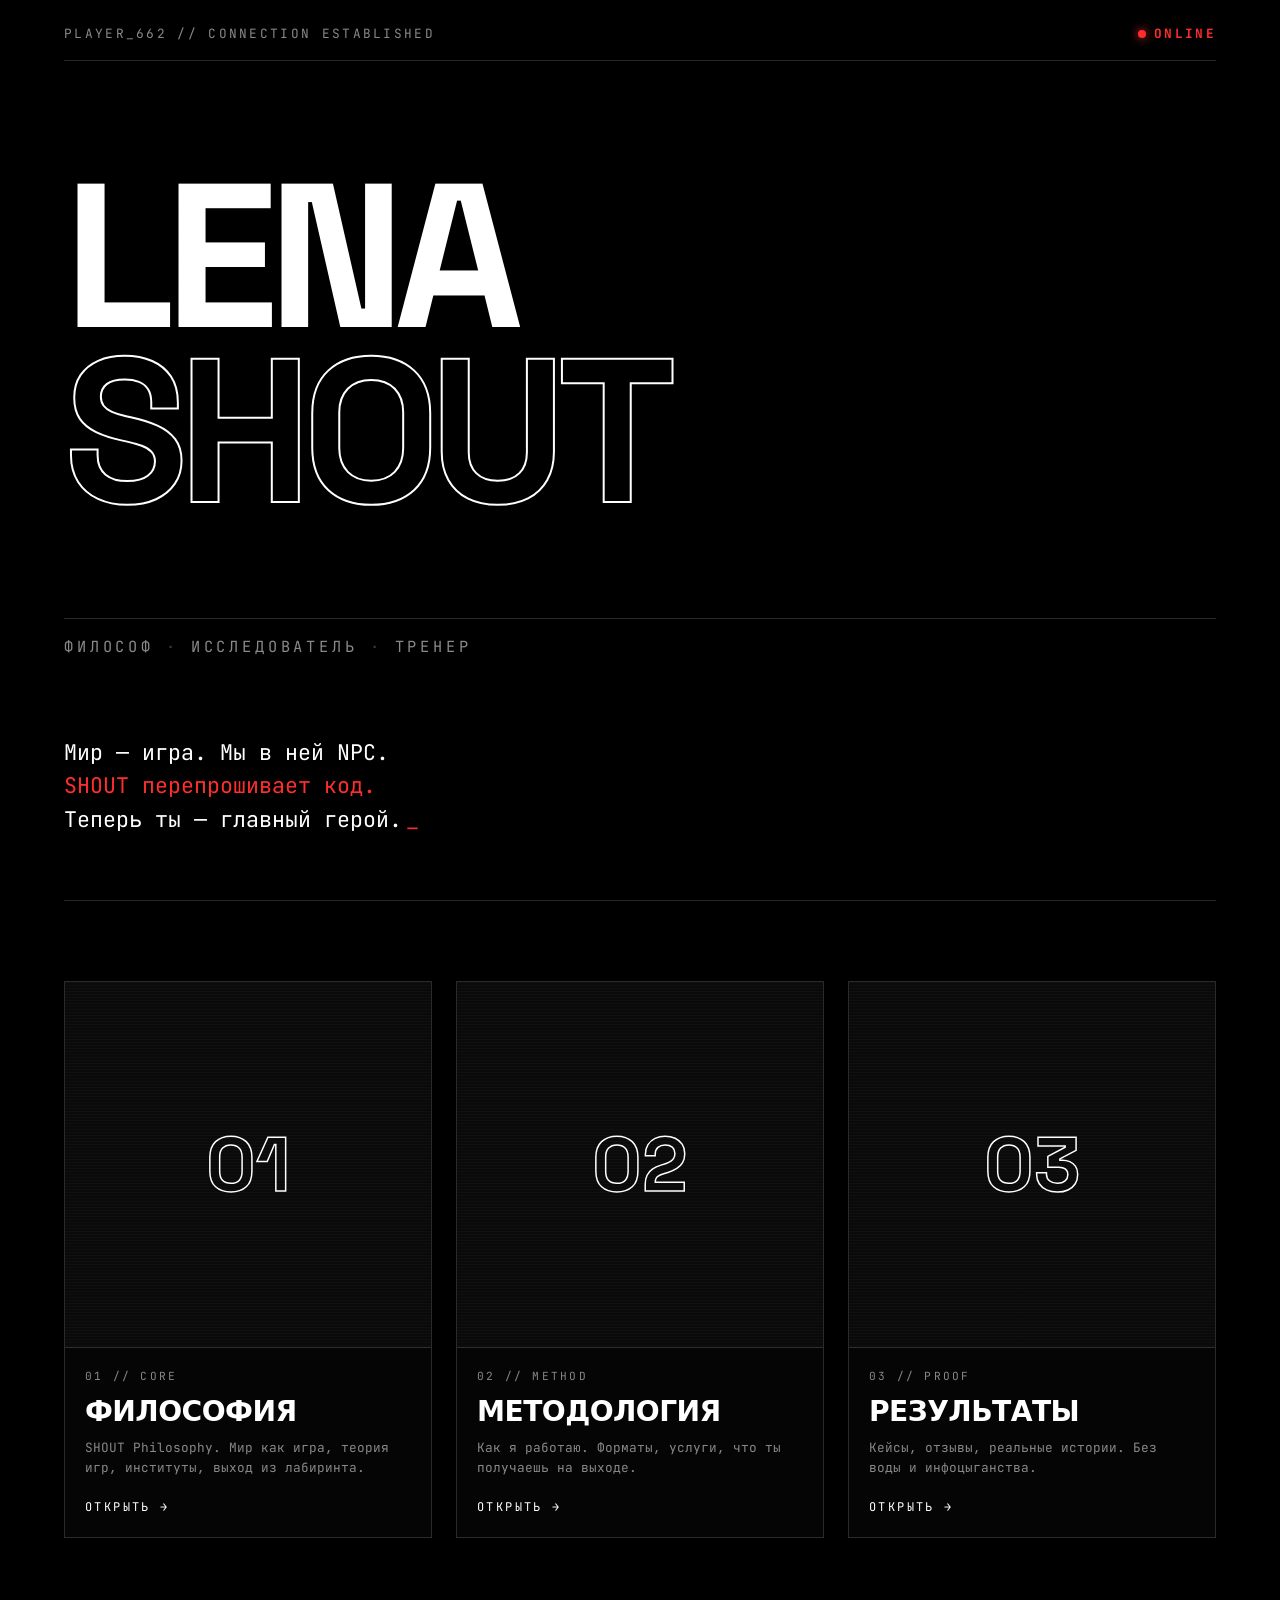
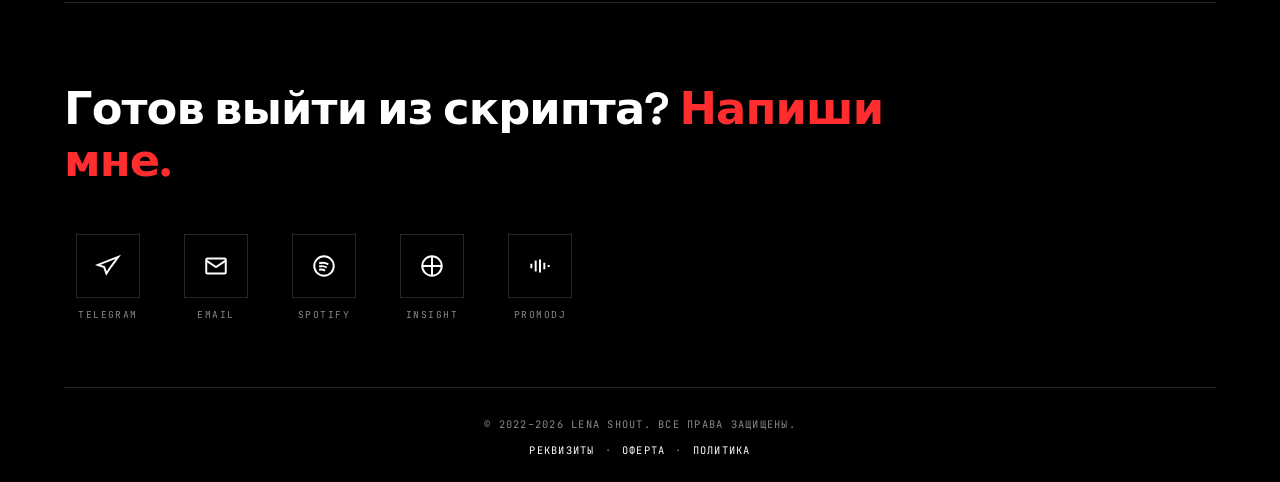
==== commit 282f6988: "Update index.html" ====
--- a/index.html
+++ b/index.html
@@ -124,114 +124,57 @@
 .card-desc{font-size:.8rem;line-height:1.6;color:var(--dim);flex:1}
 .card-arrow{font-family:var(--m);font-size:.75rem;letter-spacing:.2em;color:var(--fg);text-transform:uppercase;margin-top:8px;transition:transform .25s}
 
-/* BLOCKS */
-.block{padding:80px 0 64px;border-top:1px solid var(--line)}
-.block-head{display:flex;align-items:baseline;gap:24px;flex-wrap:wrap;margin-bottom:48px}
-.num-outline{font-family:var(--h);font-weight:900;font-size:clamp(2.5rem,7vw,6rem);line-height:.85;color:transparent;-webkit-text-stroke:2px var(--fg);flex-shrink:0}
-.huge{font-family:var(--h);font-weight:900;font-size:clamp(2.5rem,8vw,7rem);line-height:.85;letter-spacing:-.04em;text-transform:uppercase;flex:1;min-width:0;word-break:break-word}
-
 /* КОНТАКТ */
+.contact{
+  padding:80px 0 64px;
+  border-top:1px solid var(--line);
+  display:flex;flex-direction:column;gap:48px;
+}
 .contact-lead{
-  max-width:760px;
-  font-size:clamp(1.2rem,2vw,1.6rem);
-  line-height:1.4;
-  margin-bottom:48px;
+  max-width:900px;
+  font-family:var(--h);
+  font-weight:900;
+  font-size:clamp(1.6rem,3.5vw,3rem);
+  line-height:1.15;
+  letter-spacing:-.02em;
 }
 .contact-lead .accent{color:var(--red)}
-.contact-lead .small{
-  display:block;
-  font-size:.85rem;
-  letter-spacing:.1em;
-  color:var(--dim);
-  margin-top:16px;
-  text-transform:uppercase;
-}
-
-.contact-grid{
-  display:grid;
-  grid-template-columns:auto 1fr;
-  gap:48px;
-  align-items:start;
-}
-
-/* QR */
-.qr-block{
-  display:flex;flex-direction:column;align-items:center;gap:16px;
-}
-.qr-frame{
-  width:220px;height:220px;
-  border:1px solid var(--fg);
-  padding:8px;
-  background:#fff;
-  display:flex;align-items:center;justify-content:center;
-}
-.qr-frame img{width:100%;height:100%;object-fit:contain;image-rendering:pixelated}
-.qr-placeholder{
-  width:100%;height:100%;
-  display:flex;flex-direction:column;align-items:center;justify-content:center;
-  gap:8px;color:#000;font-family:var(--m);
-  font-size:.7rem;letter-spacing:.15em;text-align:center;
-}
-.qr-caption{
-  font-size:.7rem;letter-spacing:.15em;
-  color:var(--dim);text-transform:uppercase;text-align:center;
-}
-
-/* Кнопка telegram */
-.btn-tg{
-  display:inline-flex;align-items:center;gap:10px;
-  background:var(--fg);color:var(--bg);
-  padding:14px 24px;
-  font-family:var(--m);font-weight:700;
-  font-size:.75rem;letter-spacing:.15em;
-  text-transform:uppercase;
-  border:0;cursor:pointer;
-  transition:background .2s,color .2s,transform .2s;
-}
-.btn-tg:hover{background:var(--red);color:#fff;transform:translate(-2px,-2px)}
-
-/* Иконки */
+
 .contact-icons{
   list-style:none;
-  display:flex;flex-wrap:wrap;gap:16px;
-  align-content:flex-start;
+  display:flex;flex-wrap:wrap;gap:20px;
 }
 .contact-icons li a{
-  display:flex;flex-direction:column;align-items:center;gap:8px;
-  width:84px;color:inherit;
+  display:flex;flex-direction:column;align-items:center;gap:10px;
+  width:88px;color:inherit;
 }
 .icon-box{
-  width:60px;height:60px;
+  width:64px;height:64px;
   border:1px solid var(--line);
   display:flex;align-items:center;justify-content:center;
   transition:background .25s, border-color .25s, color .25s, transform .25s;
 }
-.icon-box svg{width:24px;height:24px;stroke:currentColor;fill:none;stroke-width:1.8}
-.icon-label{font-size:.55rem;letter-spacing:.15em;text-transform:uppercase;color:var(--dim);text-align:center;transition:color .25s}
+.icon-box svg{width:26px;height:26px;stroke:currentColor;fill:none;stroke-width:1.8}
+.icon-label{font-size:.6rem;letter-spacing:.15em;text-transform:uppercase;color:var(--dim);text-align:center;transition:color .25s}
 .contact-icons li a:hover .icon-box{background:var(--fg);color:var(--bg);border-color:var(--fg);transform:translateY(-4px)}
 .contact-icons li a:hover .icon-label{color:var(--fg)}
 
 /* ПОДВАЛ */
 .foot{
-  padding:32px 0 24px;border-top:1px solid var(--line);
-  display:flex;flex-direction:column;gap:16px;
-  font-size:.65rem;letter-spacing:.1em;
+  padding:28px 0 24px;border-top:1px solid var(--line);
+  display:flex;flex-direction:column;align-items:center;justify-content:center;
+  gap:10px;text-align:center;
+  font-size:.65rem;letter-spacing:.12em;
   color:var(--dim);text-transform:uppercase;
 }
-.foot-row{
-  display:flex;justify-content:space-between;
-  flex-wrap:wrap;gap:16px;
-}
-.foot-row a:hover{color:var(--fg)}
-.foot-requisites{color:var(--dim);letter-spacing:.08em}
-.foot-legal{display:flex;flex-wrap:wrap;gap:8px 16px}
-.foot-legal a{color:var(--fg)}
-.foot-legal a:hover{color:var(--red)}
+.foot-left{color:var(--dim)}
+.foot-center{display:flex;align-items:center;justify-content:center;gap:10px;flex-wrap:wrap}
+.foot-center a{color:var(--fg)}
+.foot-center a:hover{color:var(--red)}
+.foot-center .sep{color:var(--dim)}
 
 @media (max-width:900px){
   .cards{grid-template-columns:1fr;gap:20px}
-  .contact-grid{grid-template-columns:1fr;gap:32px}
-  .qr-block{align-items:flex-start}
 }
 @media (max-width:600px){
   body{font-size:14px}
@@ -241,13 +184,12 @@
   .hero-subtitle{font-size:.7rem;letter-spacing:.2em}
   .hero-subtitle .sep{margin:0 6px}
   .hero-status{font-size:.7rem;letter-spacing:.12em}
-  .block{padding:56px 0 44px}
-  .num-outline{-webkit-text-stroke:1.5px var(--fg)}
-  .huge{font-size:clamp(2.5rem,14vw,5rem)}
-  .qr-frame{width:180px;height:180px}
-  .contact-icons li a{width:72px}
-  .icon-box{width:52px;height:52px}
-  .foot-row{flex-direction:column;gap:8px}
+  .contact{padding:56px 0 44px;gap:32px}
+  .contact-icons{gap:14px}
+  .contact-icons li a{width:74px}
+  .icon-box{width:56px;height:56px}
+  .icon-box svg{width:22px;height:22px}
+  .foot{gap:14px}
 }
 @media (prefers-reduced-motion:reduce){
   *{animation:none!important;transition:none!important}
@@ -314,115 +256,71 @@
 
 </section>
 
-<section class="block" id="contact">
-  <div class="block-head">
-    <span class="num-outline">04.</span>
-    <h2 class="huge">КОНТАКТ</h2>
-  </div>
-
+<section class="contact" id="contact">
   <p class="contact-lead">
-    Система нашла тебя. <span class="accent">Хочешь выйти из матрицы — напиши мне.</span>
-    <span class="small">Отвечаю лично. Без ботов и очередей.</span>
+    Готов выйти из скрипта? <span class="accent">Напиши мне.</span>
   </p>
 
-  <div class="contact-grid">
-
-    <!-- QR на бота -->
-    <div class="qr-block">
-      <div class="qr-frame">
-        <img src="assets/qr-telegram.png" alt="QR-код Telegram-бота LENA SHOUT" onerror="this.style.display='none';this.nextElementSibling.style.display='flex'">
-        <div class="qr-placeholder" style="display:none">
-          QR<br>
-          <span style="font-size:.55rem">замени файл<br>assets/qr-telegram.png</span>
-        </div>
-      </div>
-      <span class="qr-caption">Сканируй → пиши боту</span>
-      <a href="https://t.me/lenashout_bot" target="_blank" rel="noopener" class="btn-tg">
-        → Открыть в Telegram
-      </a>
-    </div>
-
-    <!-- Иконки -->
-    <ul class="contact-icons">
-
-      <li>
-        <a href="https://t.me/lenashout_bot" target="_blank" rel="noopener" aria-label="Telegram">
-          <span class="icon-box">
-            <svg viewBox="0 0 24 24" aria-hidden="true">
-              <path d="M21.5 3.5L2.5 11l6 2 2 6 4-6 7-9.5z"/>
-            </svg>
-          </span>
-          <span class="icon-label">Telegram</span>
-        </a>
-      </li>
-
-      <li>
-        <a href="mailto:hi@lenashout.com" aria-label="Email">
-          <span class="icon-box">
-            <svg viewBox="0 0 24 24" aria-hidden="true">
-              <rect x="3" y="5" width="18" height="14" rx="1"/>
-              <path d="M3 7l9 6 9-6"/>
-            </svg>
-          </span>
-          <span class="icon-label">Email</span>
-        </a>
-      </li>
-
-      <li>
-        <a href="https://open.spotify.com/artist/0pJsxy4s1DE1wV0tOyntlk" target="_blank" rel="noopener" aria-label="Spotify">
-          <span class="icon-box">
-            <svg viewBox="0 0 24 24" aria-hidden="true">
-              <circle cx="12" cy="12" r="9"/>
-              <path d="M7.5 9.5c3-.8 6-.4 8.5 1M7.5 12.5c2.5-.7 5-.3 7 .9M7.5 15.5c2-.5 4-.2 5.5.7"/>
-            </svg>
-          </span>
-          <span class="icon-label">Spotify</span>
-        </a>
-      </li>
-
-      <li>
-        <a href="https://insighttimer.com/lenashout" target="_blank" rel="noopener" aria-label="Insight Timer">
-          <span class="icon-box">
-            <svg viewBox="0 0 24 24" aria-hidden="true">
-              <circle cx="12" cy="12" r="9"/>
-              <path d="M12 3v18M3 12h18"/>
-            </svg>
-          </span>
-          <span class="icon-label">Insight</span>
-        </a>
-      </li>
-
-      <li>
-        <a href="https://promodj.com/lenashout" target="_blank" rel="noopener" aria-label="PromoDJ">
-          <span class="icon-box">
-            <svg viewBox="0 0 24 24" aria-hidden="true">
-              <path d="M4 14v-4M8 17V7M12 18V6M16 15V9M20 13v-2"/>
-            </svg>
-          </span>
-          <span class="icon-label">PromoDJ</span>
-        </a>
-      </li>
-
-    </ul>
-
-  </div>
+  <ul class="contact-icons">
+
+    <li>
+      <a href="https://t.me/lenashout_bot" target="_blank" rel="noopener" aria-label="Telegram">
+        <span class="icon-box">
+          <svg viewBox="0 0 24 24" aria-hidden="true"><path d="M21.5 3.5L2.5 11l6 2 2 6 4-6 7-9.5z"/></svg>
+        </span>
+        <span class="icon-label">Telegram</span>
+      </a>
+    </li>
+
+    <li>
+      <a href="mailto:hi@lenashout.com" aria-label="Email">
+        <span class="icon-box">
+          <svg viewBox="0 0 24 24" aria-hidden="true"><rect x="3" y="5" width="18" height="14" rx="1"/><path d="M3 7l9 6 9-6"/></svg>
+        </span>
+        <span class="icon-label">Email</span>
+      </a>
+    </li>
+
+    <li>
+      <a href="https://open.spotify.com/artist/0pJsxy4s1DE1wV0tOyntlk" target="_blank" rel="noopener" aria-label="Spotify">
+        <span class="icon-box">
+          <svg viewBox="0 0 24 24" aria-hidden="true"><circle cx="12" cy="12" r="9"/><path d="M7.5 9.5c3-.8 6-.4 8.5 1M7.5 12.5c2.5-.7 5-.3 7 .9M7.5 15.5c2-.5 4-.2 5.5.7"/></svg>
+        </span>
+        <span class="icon-label">Spotify</span>
+      </a>
+    </li>
+
+    <li>
+      <a href="https://insighttimer.com/lenashout" target="_blank" rel="noopener" aria-label="Insight Timer">
+        <span class="icon-box">
+          <svg viewBox="0 0 24 24" aria-hidden="true"><circle cx="12" cy="12" r="9"/><path d="M12 3v18M3 12h18"/></svg>
+        </span>
+        <span class="icon-label">Insight</span>
+      </a>
+    </li>
+
+    <li>
+      <a href="https://promodj.com/lenashout" target="_blank" rel="noopener" aria-label="PromoDJ">
+        <span class="icon-box">
+          <svg viewBox="0 0 24 24" aria-hidden="true"><path d="M4 14v-4M8 17V7M12 18V6M16 15V9M20 13v-2"/></svg>
+        </span>
+        <span class="icon-label">PromoDJ</span>
+      </a>
+    </li>
+
+  </ul>
 </section>
 
 <footer class="foot">
-  <div class="foot-row">
-    <span>© 2022–<span id="year">2026</span> LENA SHOUT. Все права защищены.</span>
-    <span class="foot-requisites">
-      ИП [Фамилия И.О.] · ОГРНИП [000000000000000] · <a href="mailto:hi@lenashout.com">hi@lenashout.com</a>
-    </span>
-  </div>
-  <div class="foot-row">
-    <span class="foot-legal">
-      <a href="legal/terms.html">Оферта</a> ·
-      <a href="legal/privacy.html">Политика конфиденциальности</a> ·
-      <a href="legal/requisites.html">Реквизиты</a>
-    </span>
-    <span>SHOUT PHILOSOPHY / 2022 — ∞</span>
-  </div>
+  <span class="foot-left">© 2022–<span id="year">2026</span> LENA SHOUT. Все права защищены.</span>
+
+  <span class="foot-center">
+    <a href="legal/requisites.html">Реквизиты</a>
+    <span class="sep">·</span>
+    <a href="legal/terms.html">Оферта</a>
+    <span class="sep">·</span>
+    <a href="legal/privacy.html">Политика</a>
+  </span>
 </footer>
 
 <script>
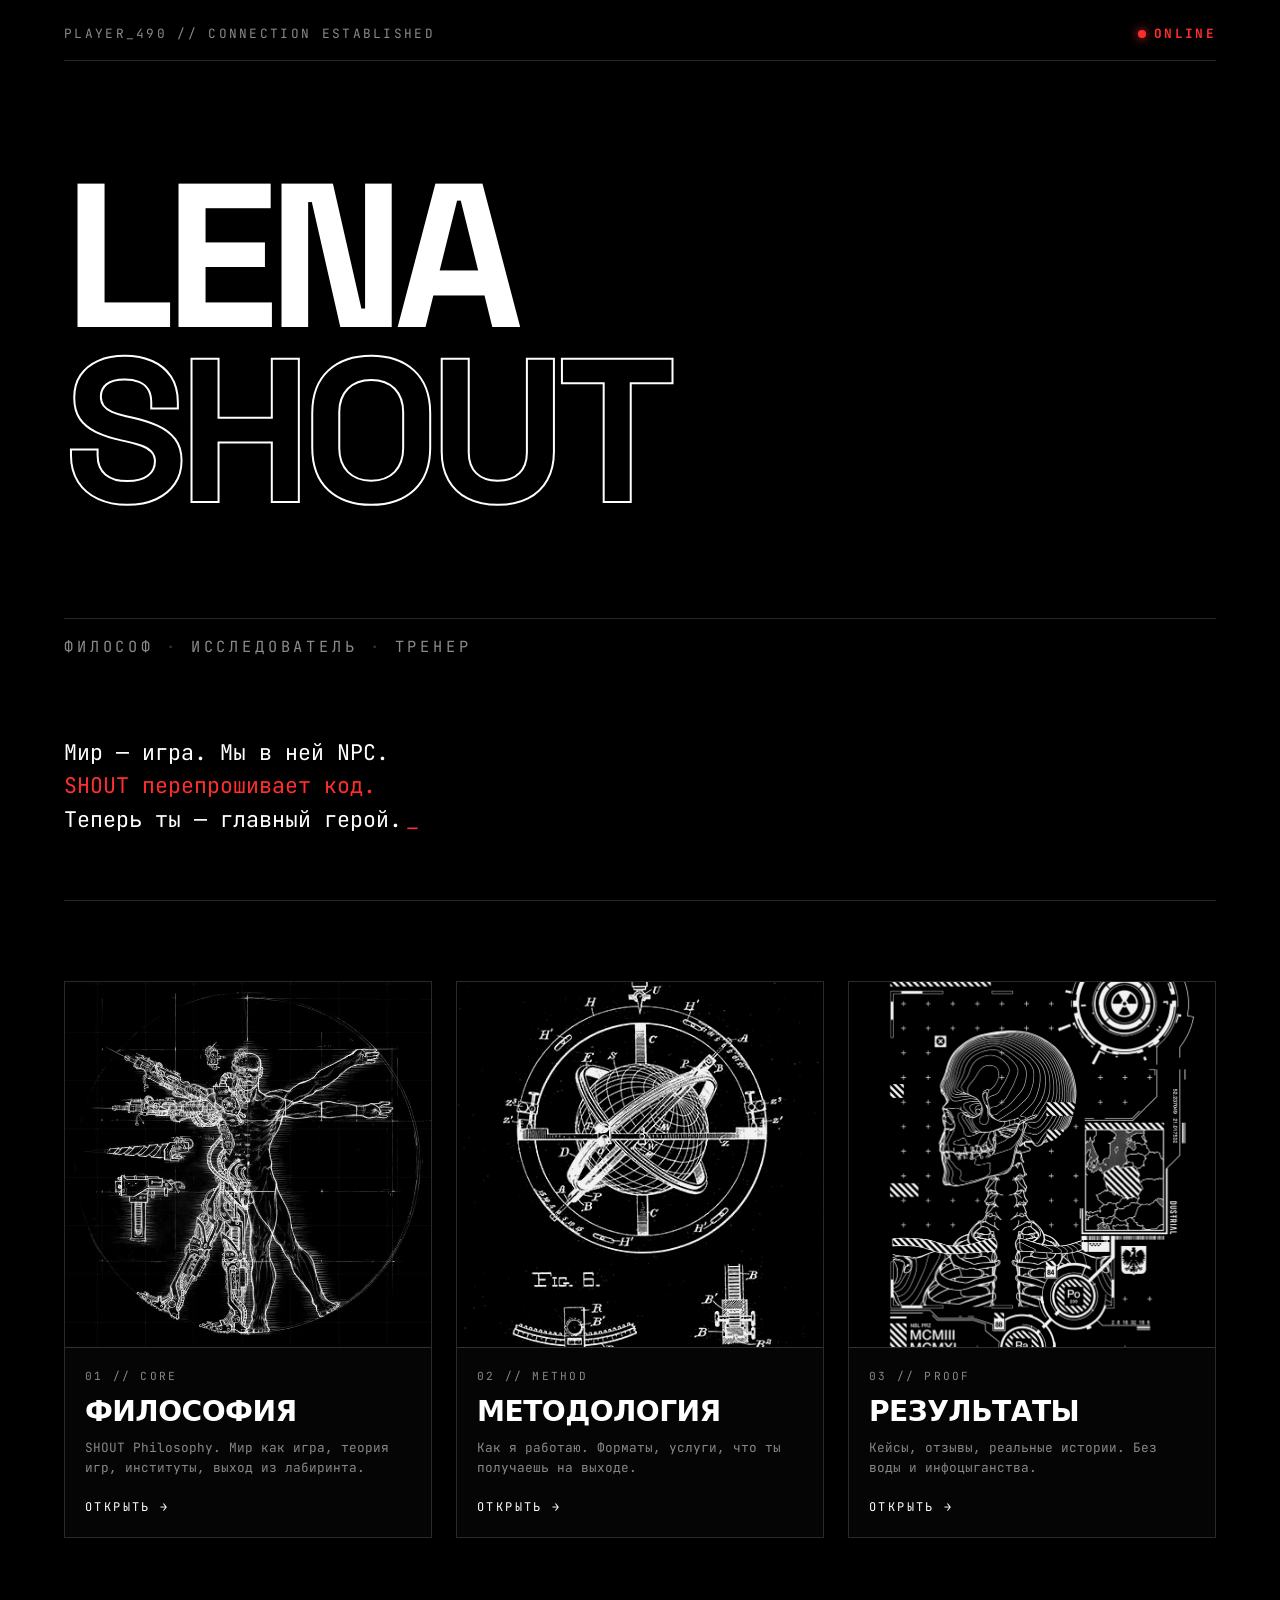
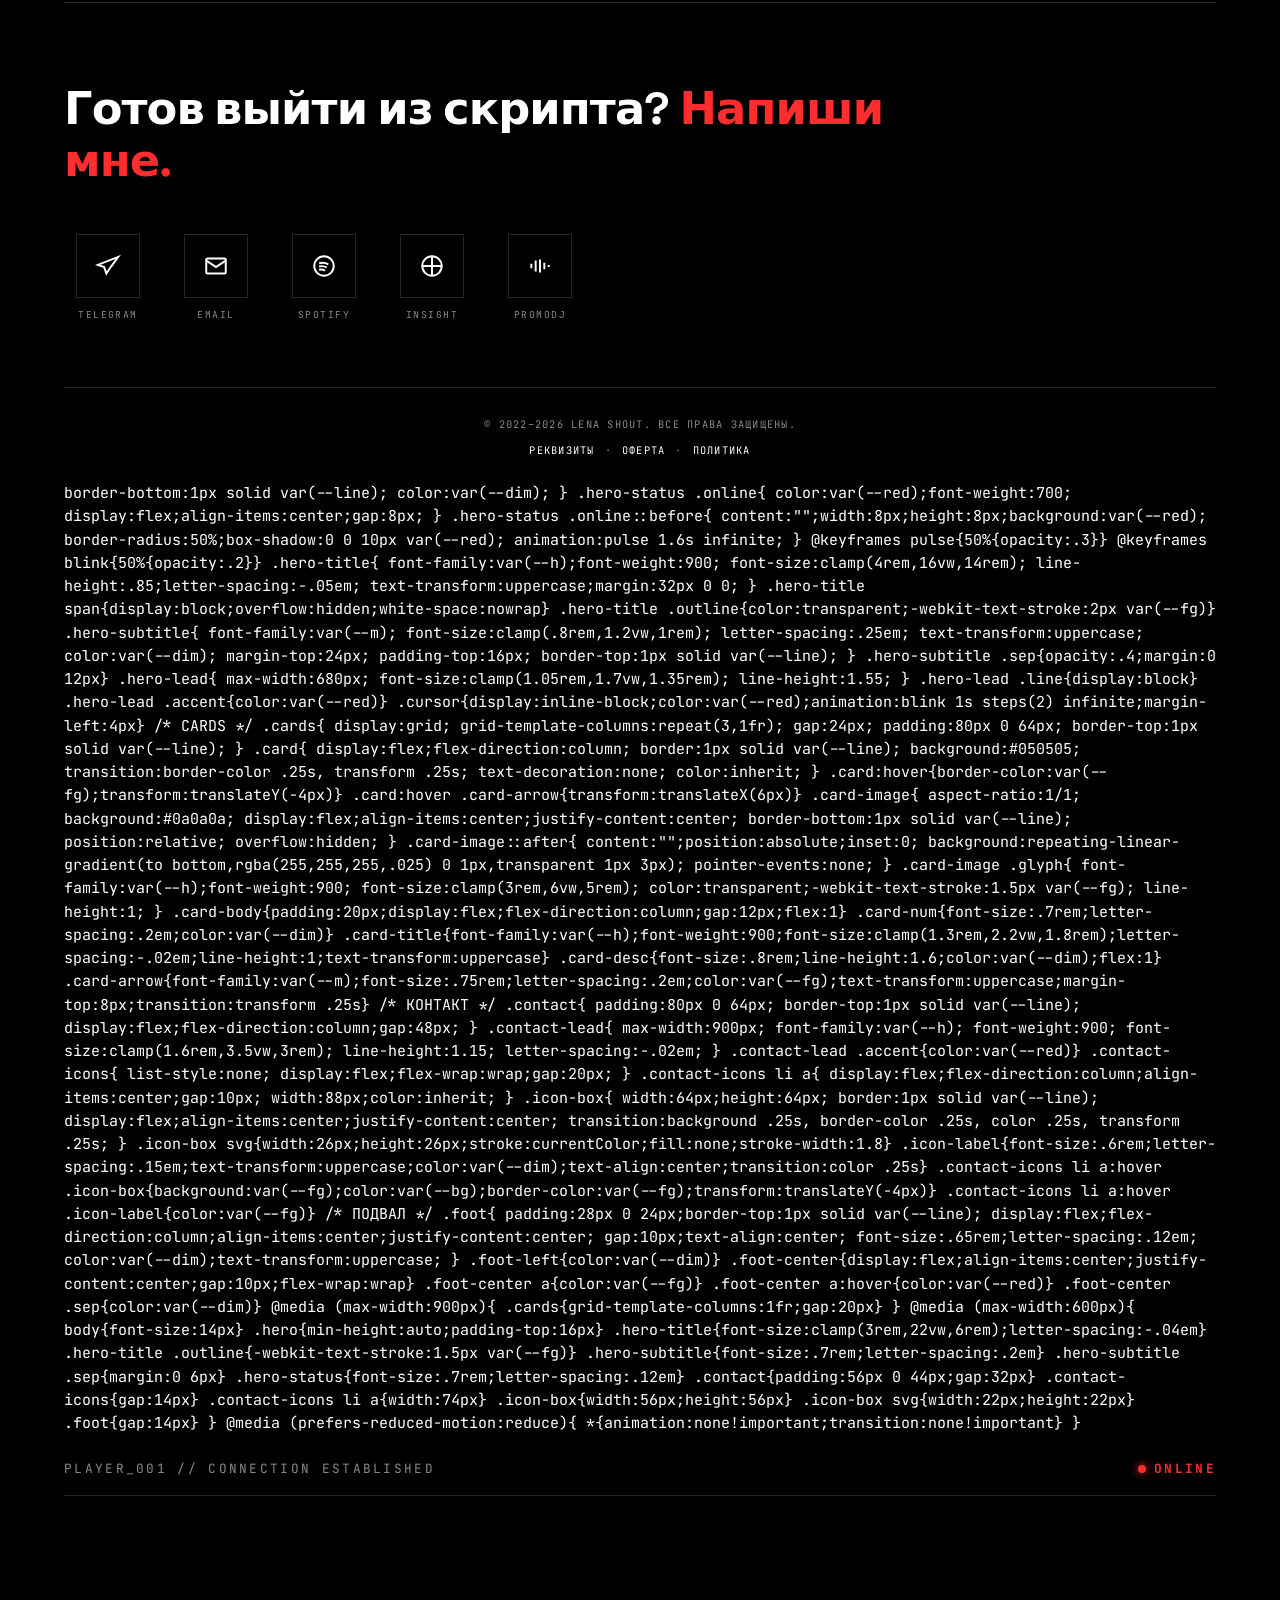
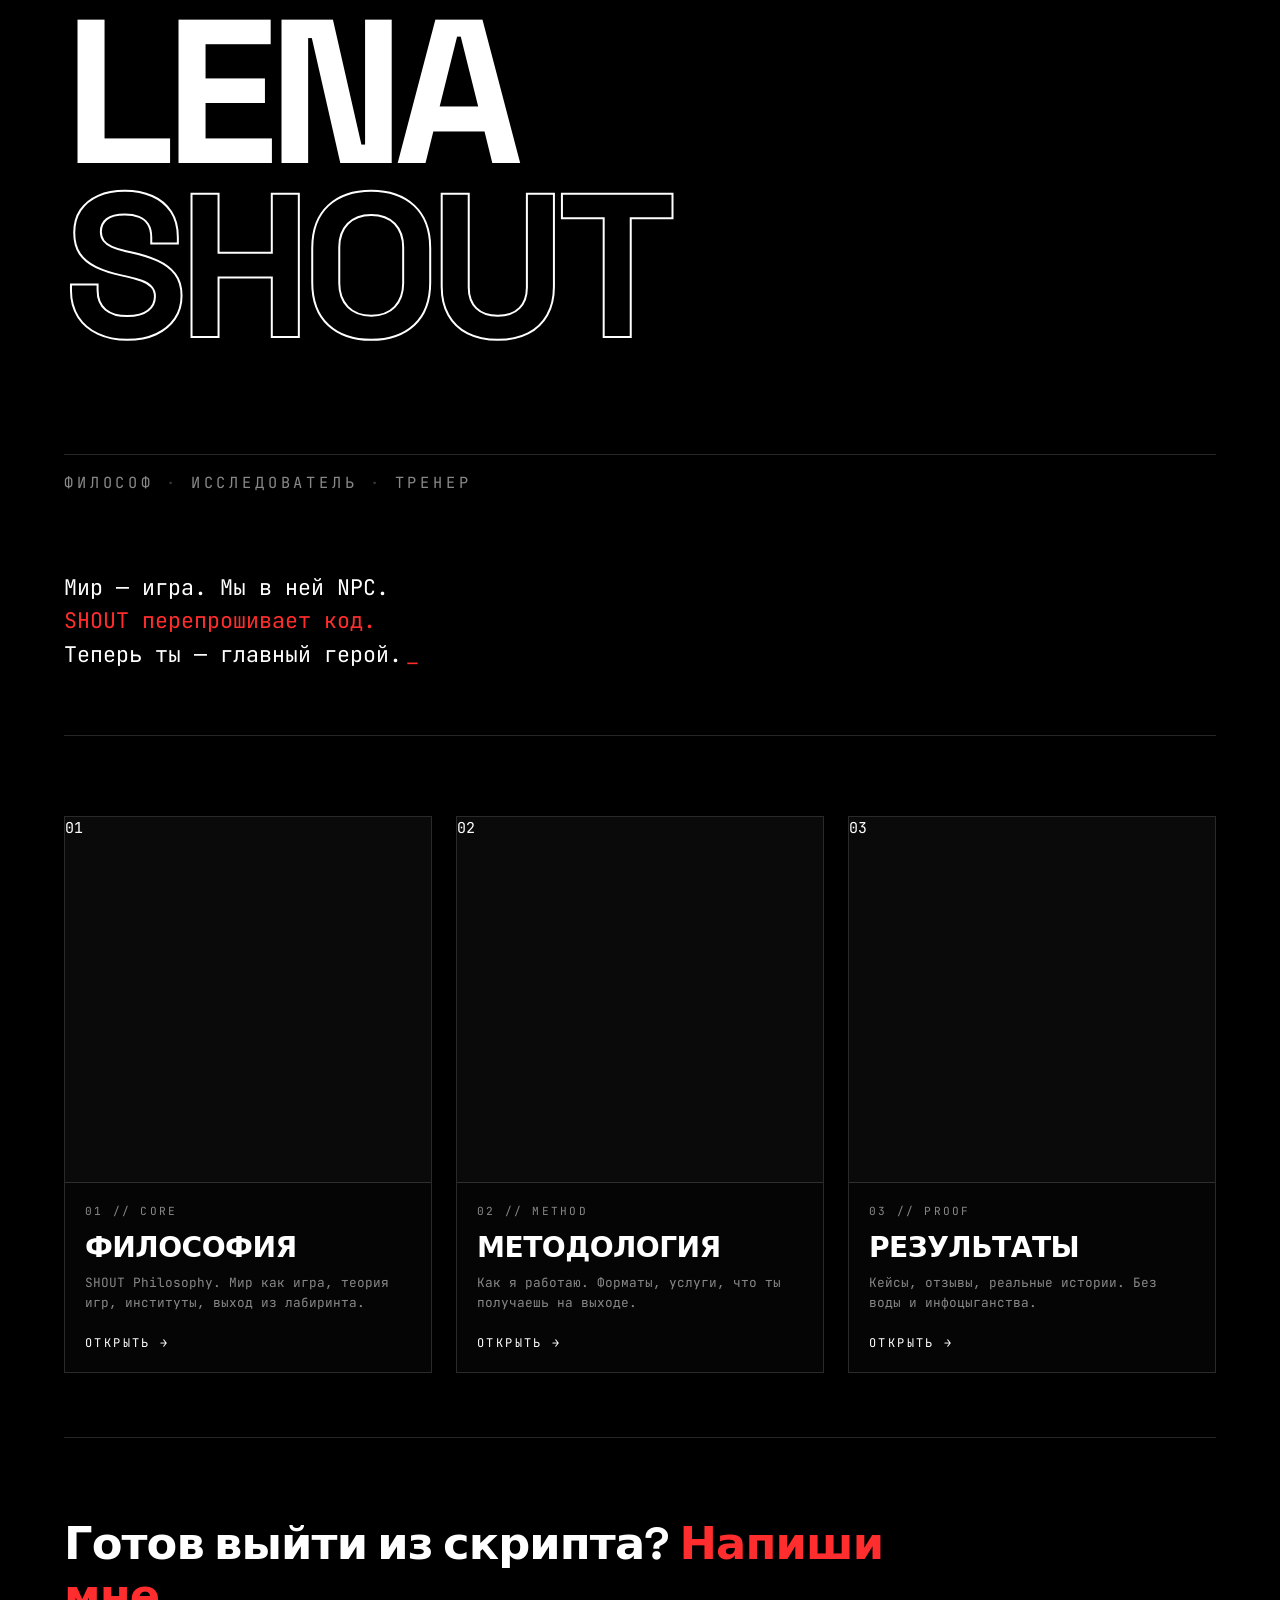
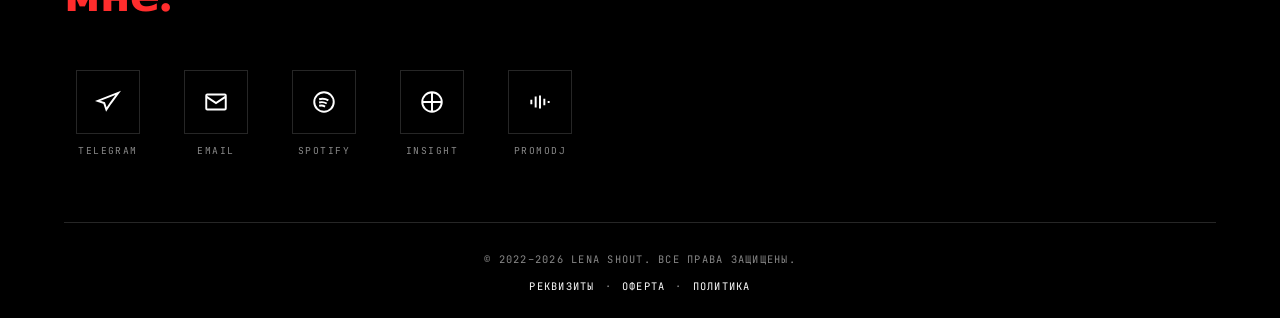
==== commit 9121642b: "Update index.html" ====
--- a/index.html
+++ b/index.html
@@ -35,6 +35,324 @@
   text-transform:uppercase;
   padding-bottom:16px;
   border-bottom:1px solid var(--line);
+  color:var(--dim);
+}
+.hero-status .online{
+  color:var(--red);font-weight:700;
+  display:flex;align-items:center;gap:8px;
+}
+.hero-status .online::before{
+  content:"";width:8px;height:8px;background:var(--red);
+  border-radius:50%;box-shadow:0 0 10px var(--red);
+  animation:pulse 1.6s infinite;
+}
+@keyframes pulse{50%{opacity:.3}}
+@keyframes blink{50%{opacity:.2}}
+
+.hero-title{
+  font-family:var(--h);font-weight:900;
+  font-size:clamp(4rem,16vw,14rem);
+  line-height:.85;letter-spacing:-.05em;
+  text-transform:uppercase;margin:32px 0 0;
+}
+.hero-title span{display:block;overflow:hidden;white-space:nowrap}
+.hero-title .outline{color:transparent;-webkit-text-stroke:2px var(--fg)}
+
+.hero-subtitle{
+  font-family:var(--m);
+  font-size:clamp(.8rem,1.2vw,1rem);
+  letter-spacing:.25em;
+  text-transform:uppercase;
+  color:var(--dim);
+  margin-top:24px;
+  padding-top:16px;
+  border-top:1px solid var(--line);
+}
+.hero-subtitle .sep{opacity:.4;margin:0 12px}
+
+.hero-lead{
+  max-width:680px;
+  font-size:clamp(1.05rem,1.7vw,1.35rem);
+  line-height:1.55;
+}
+.hero-lead .line{display:block}
+.hero-lead .accent{color:var(--red)}
+.cursor{display:inline-block;color:var(--red);animation:blink 1s steps(2) infinite;margin-left:4px}
+
+/* CARDS */
+.cards{
+  display:grid;
+  grid-template-columns:repeat(3,1fr);
+  gap:24px;
+  padding:80px 0 64px;
+  border-top:1px solid var(--line);
+}
+.card{
+  display:flex;flex-direction:column;
+  border:1px solid var(--line);
+  background:#050505;
+  transition:border-color .25s, transform .25s;
+  text-decoration:none;
+  color:inherit;
+}
+.card:hover{border-color:var(--fg);transform:translateY(-4px)}
+.card:hover .card-arrow{transform:translateX(6px)}
+
+/* КВАДРАТ С КАРТИНКОЙ */
+.card-image{
+  aspect-ratio:1/1;
+  background:#0a0a0a;
+  border-bottom:1px solid var(--line);
+  position:relative;
+  overflow:hidden;
+}
+.card-image img{
+  width:100%;
+  height:100%;
+  object-fit:cover;
+  filter:grayscale(100%) contrast(1.1) brightness(.95);
+  transition:filter .3s ease, transform .4s ease;
+}
+.card:hover .card-image img{
+  filter:grayscale(100%) contrast(1.15) brightness(1.05);
+  transform:scale(1.03);
+}
+
+.card-body{padding:20px;display:flex;flex-direction:column;gap:12px;flex:1}
+.card-num{font-size:.7rem;letter-spacing:.2em;color:var(--dim)}
+.card-title{font-family:var(--h);font-weight:900;font-size:clamp(1.3rem,2.2vw,1.8rem);letter-spacing:-.02em;line-height:1;text-transform:uppercase}
+.card-desc{font-size:.8rem;line-height:1.6;color:var(--dim);flex:1}
+.card-arrow{font-family:var(--m);font-size:.75rem;letter-spacing:.2em;color:var(--fg);text-transform:uppercase;margin-top:8px;transition:transform .25s}
+
+/* КОНТАКТ */
+.contact{
+  padding:80px 0 64px;
+  border-top:1px solid var(--line);
+  display:flex;flex-direction:column;gap:48px;
+}
+.contact-lead{
+  max-width:900px;
+  font-family:var(--h);
+  font-weight:900;
+  font-size:clamp(1.6rem,3.5vw,3rem);
+  line-height:1.15;
+  letter-spacing:-.02em;
+}
+.contact-lead .accent{color:var(--red)}
+
+.contact-icons{
+  list-style:none;
+  display:flex;flex-wrap:wrap;gap:20px;
+}
+.contact-icons li a{
+  display:flex;flex-direction:column;align-items:center;gap:10px;
+  width:88px;color:inherit;
+}
+.icon-box{
+  width:64px;height:64px;
+  border:1px solid var(--line);
+  display:flex;align-items:center;justify-content:center;
+  transition:background .25s, border-color .25s, color .25s, transform .25s;
+}
+.icon-box svg{width:26px;height:26px;stroke:currentColor;fill:none;stroke-width:1.8}
+.icon-label{font-size:.6rem;letter-spacing:.15em;text-transform:uppercase;color:var(--dim);text-align:center;transition:color .25s}
+.contact-icons li a:hover .icon-box{background:var(--fg);color:var(--bg);border-color:var(--fg);transform:translateY(-4px)}
+.contact-icons li a:hover .icon-label{color:var(--fg)}
+
+/* ПОДВАЛ */
+.foot{
+  padding:28px 0 24px;border-top:1px solid var(--line);
+  display:flex;flex-direction:column;align-items:center;justify-content:center;
+  gap:10px;text-align:center;
+  font-size:.65rem;letter-spacing:.12em;
+  color:var(--dim);text-transform:uppercase;
+}
+.foot-left{color:var(--dim)}
+.foot-center{display:flex;align-items:center;justify-content:center;gap:10px;flex-wrap:wrap}
+.foot-center a{color:var(--fg)}
+.foot-center a:hover{color:var(--red)}
+.foot-center .sep{color:var(--dim)}
+
+@media (max-width:900px){
+  .cards{grid-template-columns:1fr;gap:20px}
+}
+@media (max-width:600px){
+  body{font-size:14px}
+  .hero{min-height:auto;padding-top:16px}
+  .hero-title{font-size:clamp(3rem,22vw,6rem);letter-spacing:-.04em}
+  .hero-title .outline{-webkit-text-stroke:1.5px var(--fg)}
+  .hero-subtitle{font-size:.7rem;letter-spacing:.2em}
+  .hero-subtitle .sep{margin:0 6px}
+  .hero-status{font-size:.7rem;letter-spacing:.12em}
+  .contact{padding:56px 0 44px;gap:32px}
+  .contact-icons{gap:14px}
+  .contact-icons li a{width:74px}
+  .icon-box{width:56px;height:56px}
+  .icon-box svg{width:22px;height:22px}
+  .foot{gap:14px}
+}
+@media (prefers-reduced-motion:reduce){
+  *{animation:none!important;transition:none!important}
+}
+</style>
+</head>
+<body>
+
+<div class="scanlines"></div>
+
+<header class="hero" id="top">
+  <div class="hero-status">
+    <span>PLAYER_<span id="player-id">001</span> // CONNECTION ESTABLISHED</span>
+    <span class="online">ONLINE</span>
+  </div>
+
+  <h1 class="hero-title">
+    <span>LENA</span>
+    <span class="outline">SHOUT</span>
+  </h1>
+
+  <p class="hero-subtitle">
+    Философ<span class="sep">·</span>Исследователь<span class="sep">·</span>Тренер
+  </p>
+
+  <p class="hero-lead">
+    <span class="line">Мир — игра. Мы в ней NPC.</span>
+    <span class="line accent">SHOUT перепрошивает код.</span>
+    <span class="line">Теперь ты — главный герой.<span class="cursor">_</span></span>
+  </p>
+</header>
+
+<section class="cards">
+
+  <a href="philosophy.html" class="card">
+    <div class="card-image">
+      <img src="assets/philosophy.jpg" alt="Философия" />
+    </div>
+    <div class="card-body">
+      <span class="card-num">01 // CORE</span>
+      <h3 class="card-title">ФИЛОСОФИЯ</h3>
+      <p class="card-desc">SHOUT Philosophy. Мир как игра, теория игр, институты, выход из лабиринта.</p>
+      <span class="card-arrow">ОТКРЫТЬ →</span>
+    </div>
+  </a>
+
+  <a href="method.html" class="card">
+    <div class="card-image">
+      <img src="assets/method.jpg" alt="Методология" />
+    </div>
+    <div class="card-body">
+      <span class="card-num">02 // METHOD</span>
+      <h3 class="card-title">МЕТОДОЛОГИЯ</h3>
+      <p class="card-desc">Как я работаю. Форматы, услуги, что ты получаешь на выходе.</p>
+      <span class="card-arrow">ОТКРЫТЬ →</span>
+    </div>
+  </a>
+
+  <a href="results.html" class="card">
+    <div class="card-image">
+      <img src="assets/results.jpg" alt="Результаты" />
+    </div>
+    <div class="card-body">
+      <span class="card-num">03 // PROOF</span>
+      <h3 class="card-title">РЕЗУЛЬТАТЫ</h3>
+      <p class="card-desc">Кейсы, отзывы, реальные истории. Без воды и инфоцыганства.</p>
+      <span class="card-arrow">ОТКРЫТЬ →</span>
+    </div>
+  </a>
+
+</section>
+
+<section class="contact" id="contact">
+  <p class="contact-lead">
+    Готов выйти из скрипта? <span class="accent">Напиши мне.</span>
+  </p>
+
+  <ul class="contact-icons">
+
+    <li>
+      <a href="https://t.me/lenashout_bot" target="_blank" rel="noopener" aria-label="Telegram">
+        <span class="icon-box">
+          <svg viewBox="0 0 24 24" aria-hidden="true"><path d="M21.5 3.5L2.5 11l6 2 2 6 4-6 7-9.5z"/></svg>
+        </span>
+        <span class="icon-label">Telegram</span>
+      </a>
+    </li>
+
+    <li>
+      <a href="mailto:hi@lenashout.com" aria-label="Email">
+        <span class="icon-box">
+          <svg viewBox="0 0 24 24" aria-hidden="true"><rect x="3" y="5" width="18" height="14" rx="1"/><path d="M3 7l9 6 9-6"/></svg>
+        </span>
+        <span class="icon-label">Email</span>
+      </a>
+    </li>
+
+    <li>
+      <a href="https://open.spotify.com/artist/0pJsxy4s1DE1wV0tOyntlk" target="_blank" rel="noopener" aria-label="Spotify">
+        <span class="icon-box">
+          <svg viewBox="0 0 24 24" aria-hidden="true"><circle cx="12" cy="12" r="9"/><path d="M7.5 9.5c3-.8 6-.4 8.5 1M7.5 12.5c2.5-.7 5-.3 7 .9M7.5 15.5c2-.5 4-.2 5.5.7"/></svg>
+        </span>
+        <span class="icon-label">Spotify</span>
+      </a>
+    </li>
+
+    <li>
+      <a href="https://insighttimer.com/lenashout" target="_blank" rel="noopener" aria-label="Insight Timer">
+        <span class="icon-box">
+          <svg viewBox="0 0 24 24" aria-hidden="true"><circle cx="12" cy="12" r="9"/><path d="M12 3v18M3 12h18"/></svg>
+        </span>
+        <span class="icon-label">Insight</span>
+      </a>
+    </li>
+
+    <li>
+      <a href="https://promodj.com/lenashout" target="_blank" rel="noopener" aria-label="PromoDJ">
+        <span class="icon-box">
+          <svg viewBox="0 0 24 24" aria-hidden="true"><path d="M4 14v-4M8 17V7M12 18V6M16 15V9M20 13v-2"/></svg>
+        </span>
+        <span class="icon-label">PromoDJ</span>
+      </a>
+    </li>
+
+  </ul>
+</section>
+
+<footer class="foot">
+  <span class="foot-left">© 2022–<span id="year">2026</span> LENA SHOUT. Все права защищены.</span>
+
+  <span class="foot-center">
+    <a href="legal/requisites.html">Реквизиты</a>
+    <span class="sep">·</span>
+    <a href="legal/terms.html">Оферта</a>
+    <span class="sep">·</span>
+    <a href="legal/privacy.html">Политика</a>
+  </span>
+</footer>
+
+<script>
+document.getElementById('year').textContent = new Date().getFullYear();
+
+const playerId = String(Math.floor(Math.random() * 999) + 1).padStart(3, '0');
+document.getElementById('player-id').textContent = playerId;
+
+document.querySelectorAll('.card').forEach((el, i) => {
+  el.style.opacity = 0;
+  el.style.transform = 'translateY(24px)';
+  el.style.transition = 'opacity .7s ease ' + (i * 0.1) + 's, transform .7s ease ' + (i * 0.1) + 's';
+});
+const io = new IntersectionObserver(entries => {
+  entries.forEach(e => {
+    if (e.isIntersecting) {
+      e.target.style.opacity = 1;
+      e.target.style.transform = 'none';
+      io.unobserve(e.target);
+    }
+  });
+}, { threshold: 0.1 });
+document.querySelectorAll('.card').forEach(el => io.observe(el));
+</script>
+</body>
+</html>  border-bottom:1px solid var(--line);
   color:var(--dim);
 }
 .hero-status .online{
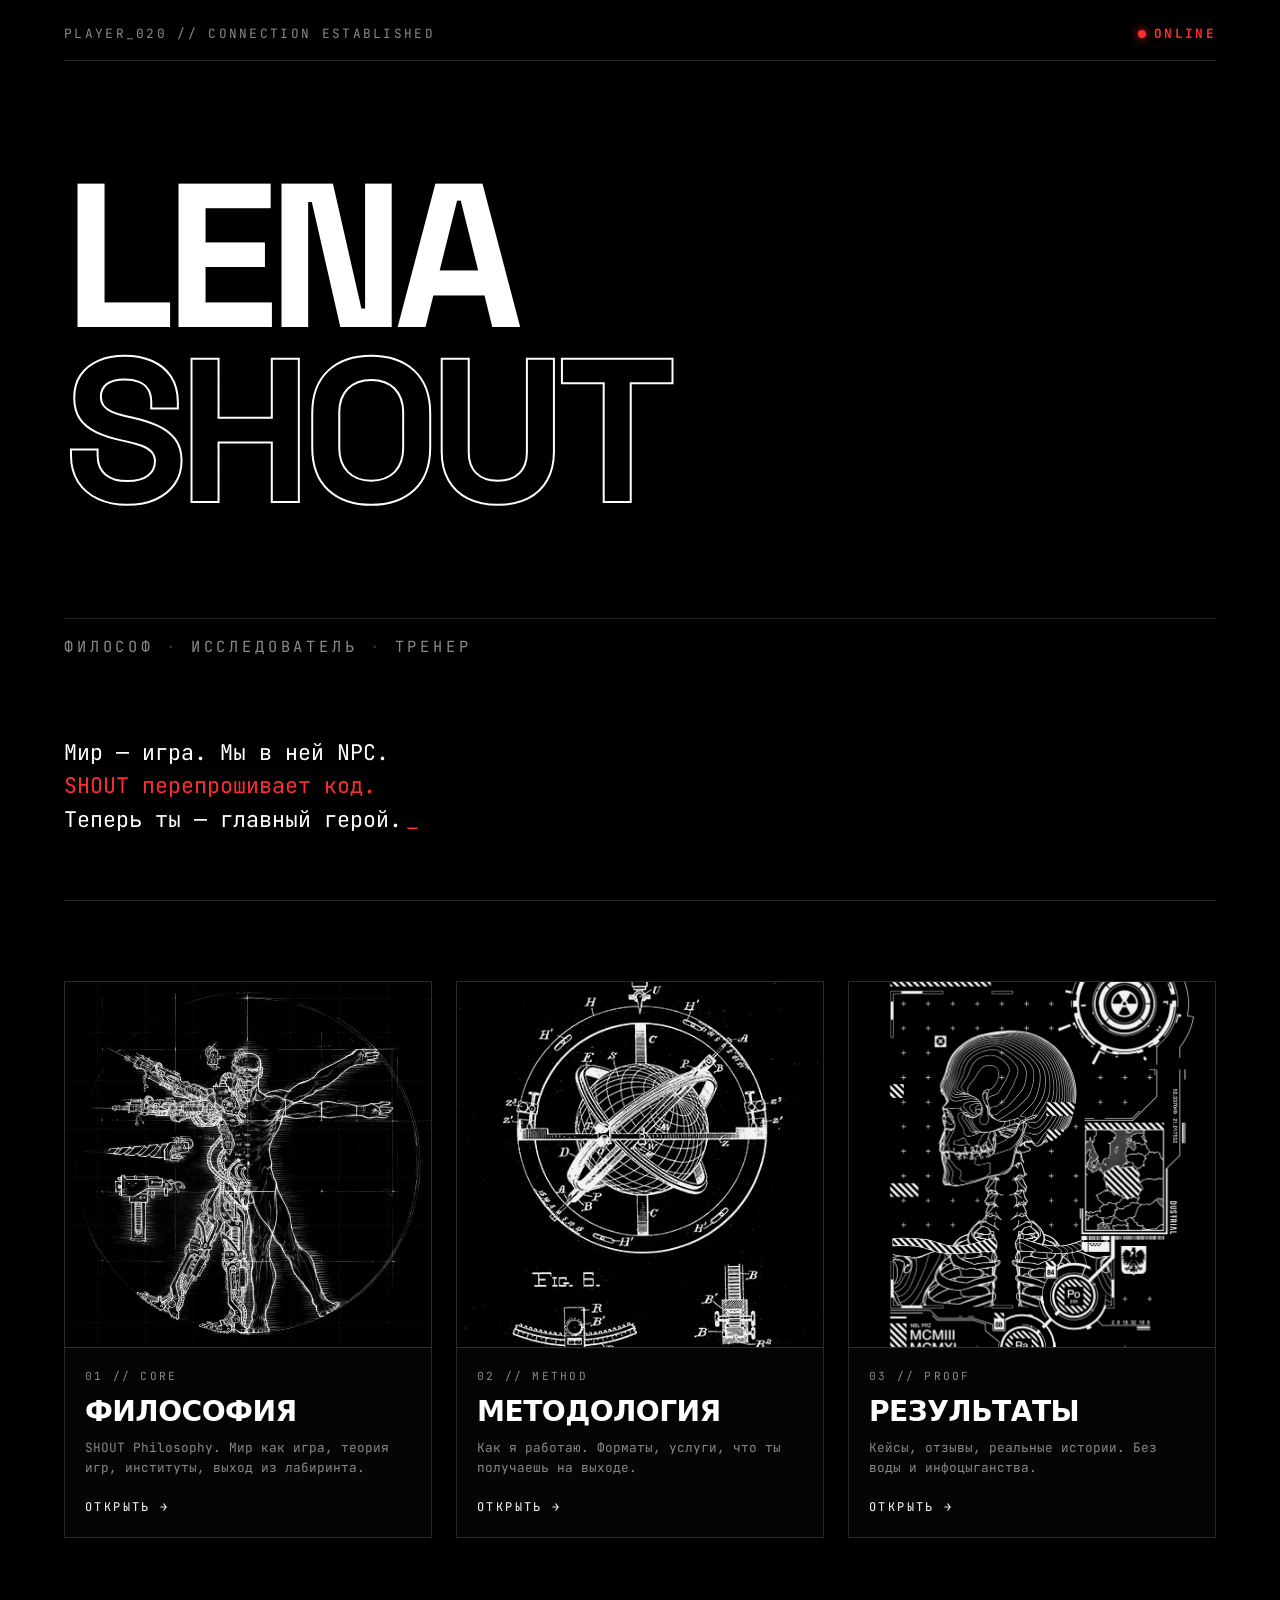
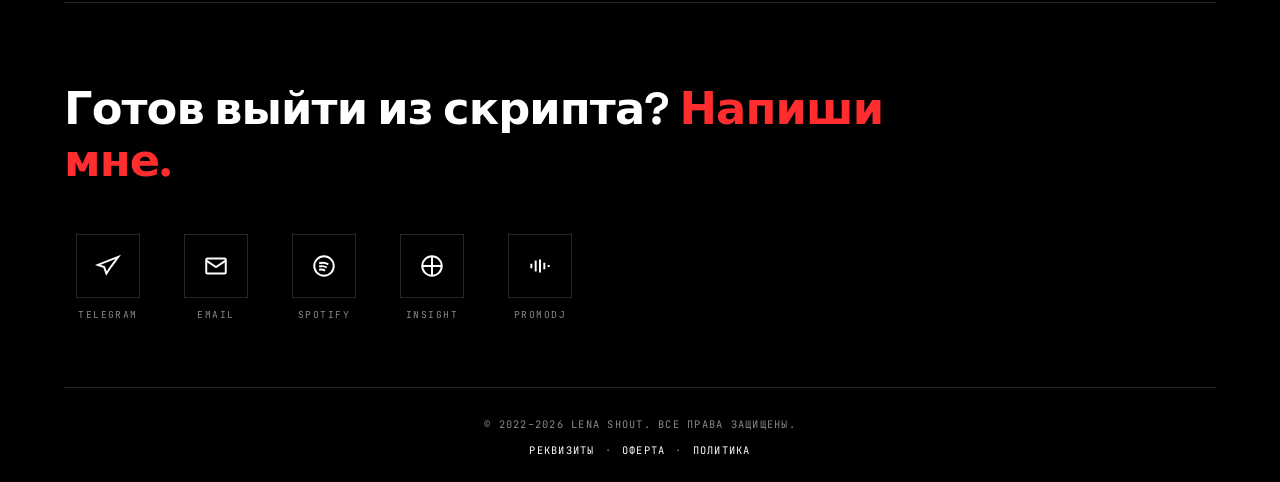
==== commit 458c0562: "Update index.html" ====
--- a/index.html
+++ b/index.html
@@ -252,318 +252,6 @@
     <div class="card-image">
       <img src="assets/results.jpg" alt="Результаты" />
     </div>
-    <div class="card-body">
-      <span class="card-num">03 // PROOF</span>
-      <h3 class="card-title">РЕЗУЛЬТАТЫ</h3>
-      <p class="card-desc">Кейсы, отзывы, реальные истории. Без воды и инфоцыганства.</p>
-      <span class="card-arrow">ОТКРЫТЬ →</span>
-    </div>
-  </a>
-
-</section>
-
-<section class="contact" id="contact">
-  <p class="contact-lead">
-    Готов выйти из скрипта? <span class="accent">Напиши мне.</span>
-  </p>
-
-  <ul class="contact-icons">
-
-    <li>
-      <a href="https://t.me/lenashout_bot" target="_blank" rel="noopener" aria-label="Telegram">
-        <span class="icon-box">
-          <svg viewBox="0 0 24 24" aria-hidden="true"><path d="M21.5 3.5L2.5 11l6 2 2 6 4-6 7-9.5z"/></svg>
-        </span>
-        <span class="icon-label">Telegram</span>
-      </a>
-    </li>
-
-    <li>
-      <a href="mailto:hi@lenashout.com" aria-label="Email">
-        <span class="icon-box">
-          <svg viewBox="0 0 24 24" aria-hidden="true"><rect x="3" y="5" width="18" height="14" rx="1"/><path d="M3 7l9 6 9-6"/></svg>
-        </span>
-        <span class="icon-label">Email</span>
-      </a>
-    </li>
-
-    <li>
-      <a href="https://open.spotify.com/artist/0pJsxy4s1DE1wV0tOyntlk" target="_blank" rel="noopener" aria-label="Spotify">
-        <span class="icon-box">
-          <svg viewBox="0 0 24 24" aria-hidden="true"><circle cx="12" cy="12" r="9"/><path d="M7.5 9.5c3-.8 6-.4 8.5 1M7.5 12.5c2.5-.7 5-.3 7 .9M7.5 15.5c2-.5 4-.2 5.5.7"/></svg>
-        </span>
-        <span class="icon-label">Spotify</span>
-      </a>
-    </li>
-
-    <li>
-      <a href="https://insighttimer.com/lenashout" target="_blank" rel="noopener" aria-label="Insight Timer">
-        <span class="icon-box">
-          <svg viewBox="0 0 24 24" aria-hidden="true"><circle cx="12" cy="12" r="9"/><path d="M12 3v18M3 12h18"/></svg>
-        </span>
-        <span class="icon-label">Insight</span>
-      </a>
-    </li>
-
-    <li>
-      <a href="https://promodj.com/lenashout" target="_blank" rel="noopener" aria-label="PromoDJ">
-        <span class="icon-box">
-          <svg viewBox="0 0 24 24" aria-hidden="true"><path d="M4 14v-4M8 17V7M12 18V6M16 15V9M20 13v-2"/></svg>
-        </span>
-        <span class="icon-label">PromoDJ</span>
-      </a>
-    </li>
-
-  </ul>
-</section>
-
-<footer class="foot">
-  <span class="foot-left">© 2022–<span id="year">2026</span> LENA SHOUT. Все права защищены.</span>
-
-  <span class="foot-center">
-    <a href="legal/requisites.html">Реквизиты</a>
-    <span class="sep">·</span>
-    <a href="legal/terms.html">Оферта</a>
-    <span class="sep">·</span>
-    <a href="legal/privacy.html">Политика</a>
-  </span>
-</footer>
-
-<script>
-document.getElementById('year').textContent = new Date().getFullYear();
-
-const playerId = String(Math.floor(Math.random() * 999) + 1).padStart(3, '0');
-document.getElementById('player-id').textContent = playerId;
-
-document.querySelectorAll('.card').forEach((el, i) => {
-  el.style.opacity = 0;
-  el.style.transform = 'translateY(24px)';
-  el.style.transition = 'opacity .7s ease ' + (i * 0.1) + 's, transform .7s ease ' + (i * 0.1) + 's';
-});
-const io = new IntersectionObserver(entries => {
-  entries.forEach(e => {
-    if (e.isIntersecting) {
-      e.target.style.opacity = 1;
-      e.target.style.transform = 'none';
-      io.unobserve(e.target);
-    }
-  });
-}, { threshold: 0.1 });
-document.querySelectorAll('.card').forEach(el => io.observe(el));
-</script>
-</body>
-</html>  border-bottom:1px solid var(--line);
-  color:var(--dim);
-}
-.hero-status .online{
-  color:var(--red);font-weight:700;
-  display:flex;align-items:center;gap:8px;
-}
-.hero-status .online::before{
-  content:"";width:8px;height:8px;background:var(--red);
-  border-radius:50%;box-shadow:0 0 10px var(--red);
-  animation:pulse 1.6s infinite;
-}
-@keyframes pulse{50%{opacity:.3}}
-@keyframes blink{50%{opacity:.2}}
-
-.hero-title{
-  font-family:var(--h);font-weight:900;
-  font-size:clamp(4rem,16vw,14rem);
-  line-height:.85;letter-spacing:-.05em;
-  text-transform:uppercase;margin:32px 0 0;
-}
-.hero-title span{display:block;overflow:hidden;white-space:nowrap}
-.hero-title .outline{color:transparent;-webkit-text-stroke:2px var(--fg)}
-
-.hero-subtitle{
-  font-family:var(--m);
-  font-size:clamp(.8rem,1.2vw,1rem);
-  letter-spacing:.25em;
-  text-transform:uppercase;
-  color:var(--dim);
-  margin-top:24px;
-  padding-top:16px;
-  border-top:1px solid var(--line);
-}
-.hero-subtitle .sep{opacity:.4;margin:0 12px}
-
-.hero-lead{
-  max-width:680px;
-  font-size:clamp(1.05rem,1.7vw,1.35rem);
-  line-height:1.55;
-}
-.hero-lead .line{display:block}
-.hero-lead .accent{color:var(--red)}
-.cursor{display:inline-block;color:var(--red);animation:blink 1s steps(2) infinite;margin-left:4px}
-
-/* CARDS */
-.cards{
-  display:grid;
-  grid-template-columns:repeat(3,1fr);
-  gap:24px;
-  padding:80px 0 64px;
-  border-top:1px solid var(--line);
-}
-.card{
-  display:flex;flex-direction:column;
-  border:1px solid var(--line);
-  background:#050505;
-  transition:border-color .25s, transform .25s;
-  text-decoration:none;
-  color:inherit;
-}
-.card:hover{border-color:var(--fg);transform:translateY(-4px)}
-.card:hover .card-arrow{transform:translateX(6px)}
-
-.card-image{
-  aspect-ratio:1/1;
-  background:#0a0a0a;
-  display:flex;align-items:center;justify-content:center;
-  border-bottom:1px solid var(--line);
-  position:relative;
-  overflow:hidden;
-}
-.card-image::after{
-  content:"";position:absolute;inset:0;
-  background:repeating-linear-gradient(to bottom,rgba(255,255,255,.025) 0 1px,transparent 1px 3px);
-  pointer-events:none;
-}
-.card-image .glyph{
-  font-family:var(--h);font-weight:900;
-  font-size:clamp(3rem,6vw,5rem);
-  color:transparent;-webkit-text-stroke:1.5px var(--fg);
-  line-height:1;
-}
-
-.card-body{padding:20px;display:flex;flex-direction:column;gap:12px;flex:1}
-.card-num{font-size:.7rem;letter-spacing:.2em;color:var(--dim)}
-.card-title{font-family:var(--h);font-weight:900;font-size:clamp(1.3rem,2.2vw,1.8rem);letter-spacing:-.02em;line-height:1;text-transform:uppercase}
-.card-desc{font-size:.8rem;line-height:1.6;color:var(--dim);flex:1}
-.card-arrow{font-family:var(--m);font-size:.75rem;letter-spacing:.2em;color:var(--fg);text-transform:uppercase;margin-top:8px;transition:transform .25s}
-
-/* КОНТАКТ */
-.contact{
-  padding:80px 0 64px;
-  border-top:1px solid var(--line);
-  display:flex;flex-direction:column;gap:48px;
-}
-.contact-lead{
-  max-width:900px;
-  font-family:var(--h);
-  font-weight:900;
-  font-size:clamp(1.6rem,3.5vw,3rem);
-  line-height:1.15;
-  letter-spacing:-.02em;
-}
-.contact-lead .accent{color:var(--red)}
-
-.contact-icons{
-  list-style:none;
-  display:flex;flex-wrap:wrap;gap:20px;
-}
-.contact-icons li a{
-  display:flex;flex-direction:column;align-items:center;gap:10px;
-  width:88px;color:inherit;
-}
-.icon-box{
-  width:64px;height:64px;
-  border:1px solid var(--line);
-  display:flex;align-items:center;justify-content:center;
-  transition:background .25s, border-color .25s, color .25s, transform .25s;
-}
-.icon-box svg{width:26px;height:26px;stroke:currentColor;fill:none;stroke-width:1.8}
-.icon-label{font-size:.6rem;letter-spacing:.15em;text-transform:uppercase;color:var(--dim);text-align:center;transition:color .25s}
-.contact-icons li a:hover .icon-box{background:var(--fg);color:var(--bg);border-color:var(--fg);transform:translateY(-4px)}
-.contact-icons li a:hover .icon-label{color:var(--fg)}
-
-/* ПОДВАЛ */
-.foot{
-  padding:28px 0 24px;border-top:1px solid var(--line);
-  display:flex;flex-direction:column;align-items:center;justify-content:center;
-  gap:10px;text-align:center;
-  font-size:.65rem;letter-spacing:.12em;
-  color:var(--dim);text-transform:uppercase;
-}
-.foot-left{color:var(--dim)}
-.foot-center{display:flex;align-items:center;justify-content:center;gap:10px;flex-wrap:wrap}
-.foot-center a{color:var(--fg)}
-.foot-center a:hover{color:var(--red)}
-.foot-center .sep{color:var(--dim)}
-
-@media (max-width:900px){
-  .cards{grid-template-columns:1fr;gap:20px}
-}
-@media (max-width:600px){
-  body{font-size:14px}
-  .hero{min-height:auto;padding-top:16px}
-  .hero-title{font-size:clamp(3rem,22vw,6rem);letter-spacing:-.04em}
-  .hero-title .outline{-webkit-text-stroke:1.5px var(--fg)}
-  .hero-subtitle{font-size:.7rem;letter-spacing:.2em}
-  .hero-subtitle .sep{margin:0 6px}
-  .hero-status{font-size:.7rem;letter-spacing:.12em}
-  .contact{padding:56px 0 44px;gap:32px}
-  .contact-icons{gap:14px}
-  .contact-icons li a{width:74px}
-  .icon-box{width:56px;height:56px}
-  .icon-box svg{width:22px;height:22px}
-  .foot{gap:14px}
-}
-@media (prefers-reduced-motion:reduce){
-  *{animation:none!important;transition:none!important}
-}
-</style>
-</head>
-<body>
-
-<div class="scanlines"></div>
-
-<header class="hero" id="top">
-  <div class="hero-status">
-    <span>PLAYER_<span id="player-id">001</span> // CONNECTION ESTABLISHED</span>
-    <span class="online">ONLINE</span>
-  </div>
-
-  <h1 class="hero-title">
-    <span>LENA</span>
-    <span class="outline">SHOUT</span>
-  </h1>
-
-  <p class="hero-subtitle">
-    Философ<span class="sep">·</span>Исследователь<span class="sep">·</span>Тренер
-  </p>
-
-  <p class="hero-lead">
-    <span class="line">Мир — игра. Мы в ней NPC.</span>
-    <span class="line accent">SHOUT перепрошивает код.</span>
-    <span class="line">Теперь ты — главный герой.<span class="cursor">_</span></span>
-  </p>
-</header>
-
-<section class="cards">
-
-  <a href="philosophy.html" class="card">
-    <div class="card-image"><span class="glyph">01</span></div>
-    <div class="card-body">
-      <span class="card-num">01 // CORE</span>
-      <h3 class="card-title">ФИЛОСОФИЯ</h3>
-      <p class="card-desc">SHOUT Philosophy. Мир как игра, теория игр, институты, выход из лабиринта.</p>
-      <span class="card-arrow">ОТКРЫТЬ →</span>
-    </div>
-  </a>
-
-  <a href="method.html" class="card">
-    <div class="card-image"><span class="glyph">02</span></div>
-    <div class="card-body">
-      <span class="card-num">02 // METHOD</span>
-      <h3 class="card-title">МЕТОДОЛОГИЯ</h3>
-      <p class="card-desc">Как я работаю. Форматы, услуги, что ты получаешь на выходе.</p>
-      <span class="card-arrow">ОТКРЫТЬ →</span>
-    </div>
-  </a>
-
-  <a href="results.html" class="card">
-    <div class="card-image"><span class="glyph">03</span></div>
     <div class="card-body">
       <span class="card-num">03 // PROOF</span>
       <h3 class="card-title">РЕЗУЛЬТАТЫ</h3>
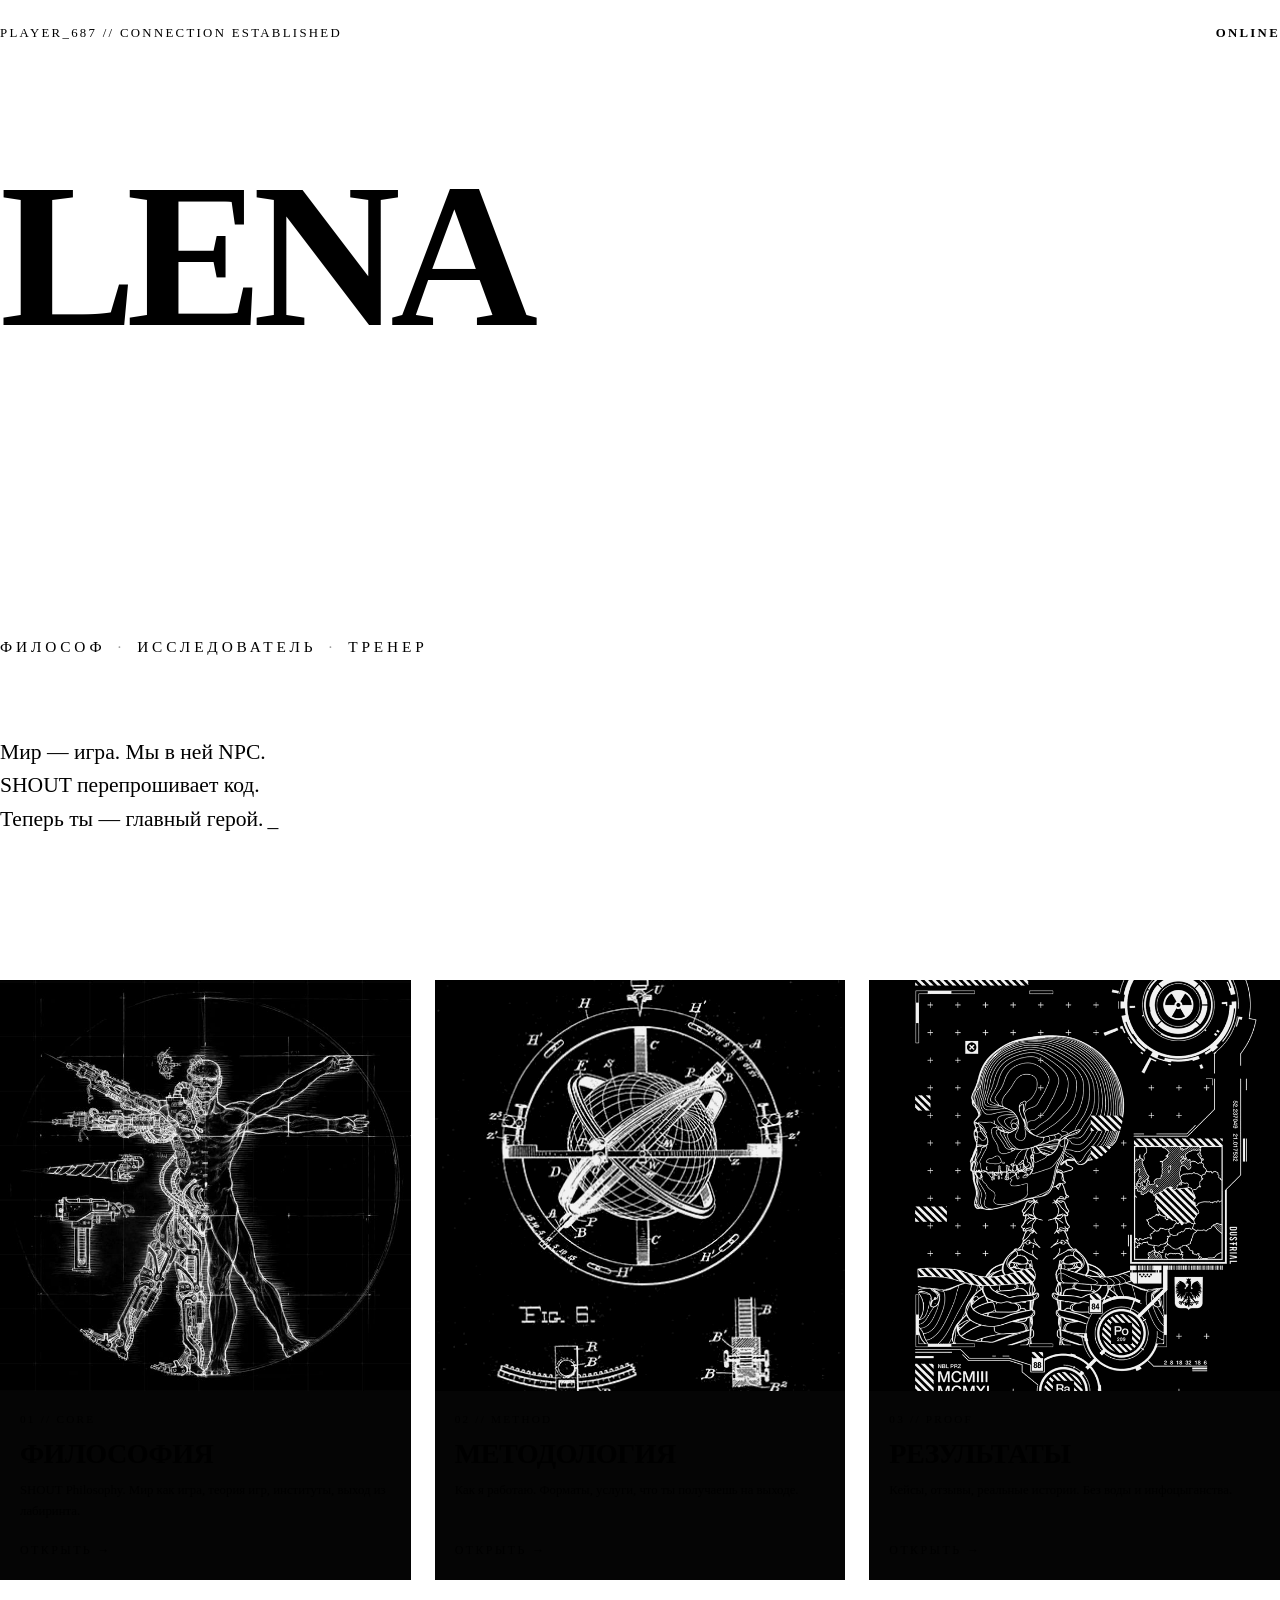
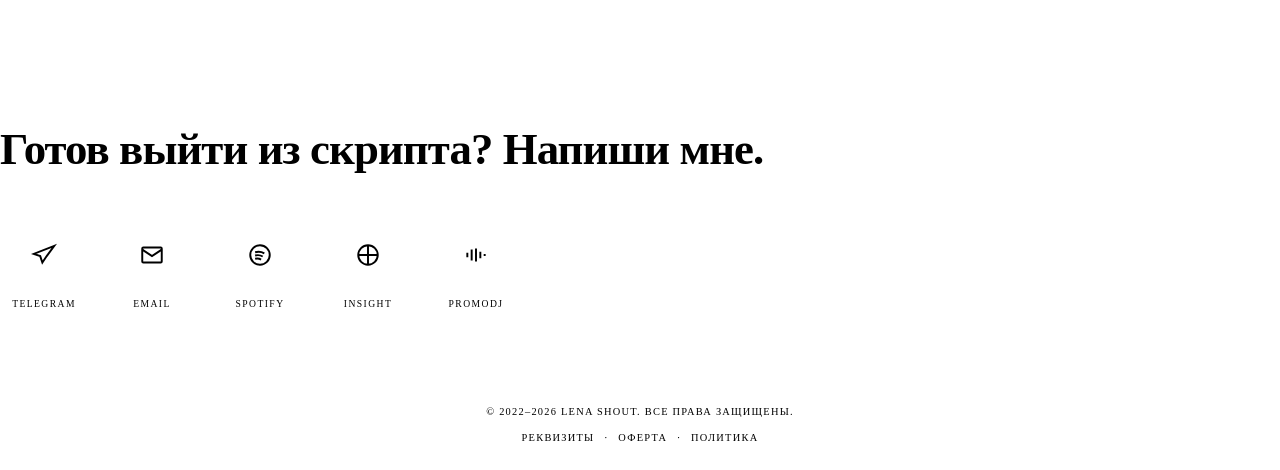
==== commit dbcfe5ea: "Update index.html" ====
--- a/index.html
+++ b/index.html
@@ -6,7 +6,20 @@
 <meta name="theme-color" content="#000000" />
 <title>LENA SHOUT — философ · исследователь · тренер</title>
 <meta name="description" content="LENA SHOUT — философ, исследователь, трансформационный тренер. SHOUT Philosophy — мир как игра, выход из лабиринта." />
-<style>
+<style><meta property="og:type" content="website" />
+<meta property="og:title" content="LENA SHOUT — философ · исследователь · тренер" />
+<meta property="og:description" content="SHOUT перепрошивает код. Теперь ты — главный герой." />
+<meta property="og:url" content="https://lenashout.com/" />
+<meta property="og:image" content="https://lenashout.com/assets/og-image.png" />
+<meta property="og:image:width" content="1640" />
+<meta property="og:image:height" content="924" />
+<meta property="og:image:type" content="image/png" />
+<meta property="og:site_name" content="LENA SHOUT" />
+
+<meta name="twitter:card" content="summary_large_image" />
+<meta name="twitter:title" content="LENA SHOUT — философ · исследователь · тренер" />
+<meta name="twitter:description" content="SHOUT перепрошивает код. Теперь ты — главный герой." />
+<meta name="twitter:image" content="https://lenashout.com/assets/og-image.png" />
 @import url('https://fonts.googleapis.com/css2?family=Space+Grotesk:wght@400;700;900&family=JetBrains+Mono:wght@300;400;700&display=swap');
 
 :root{
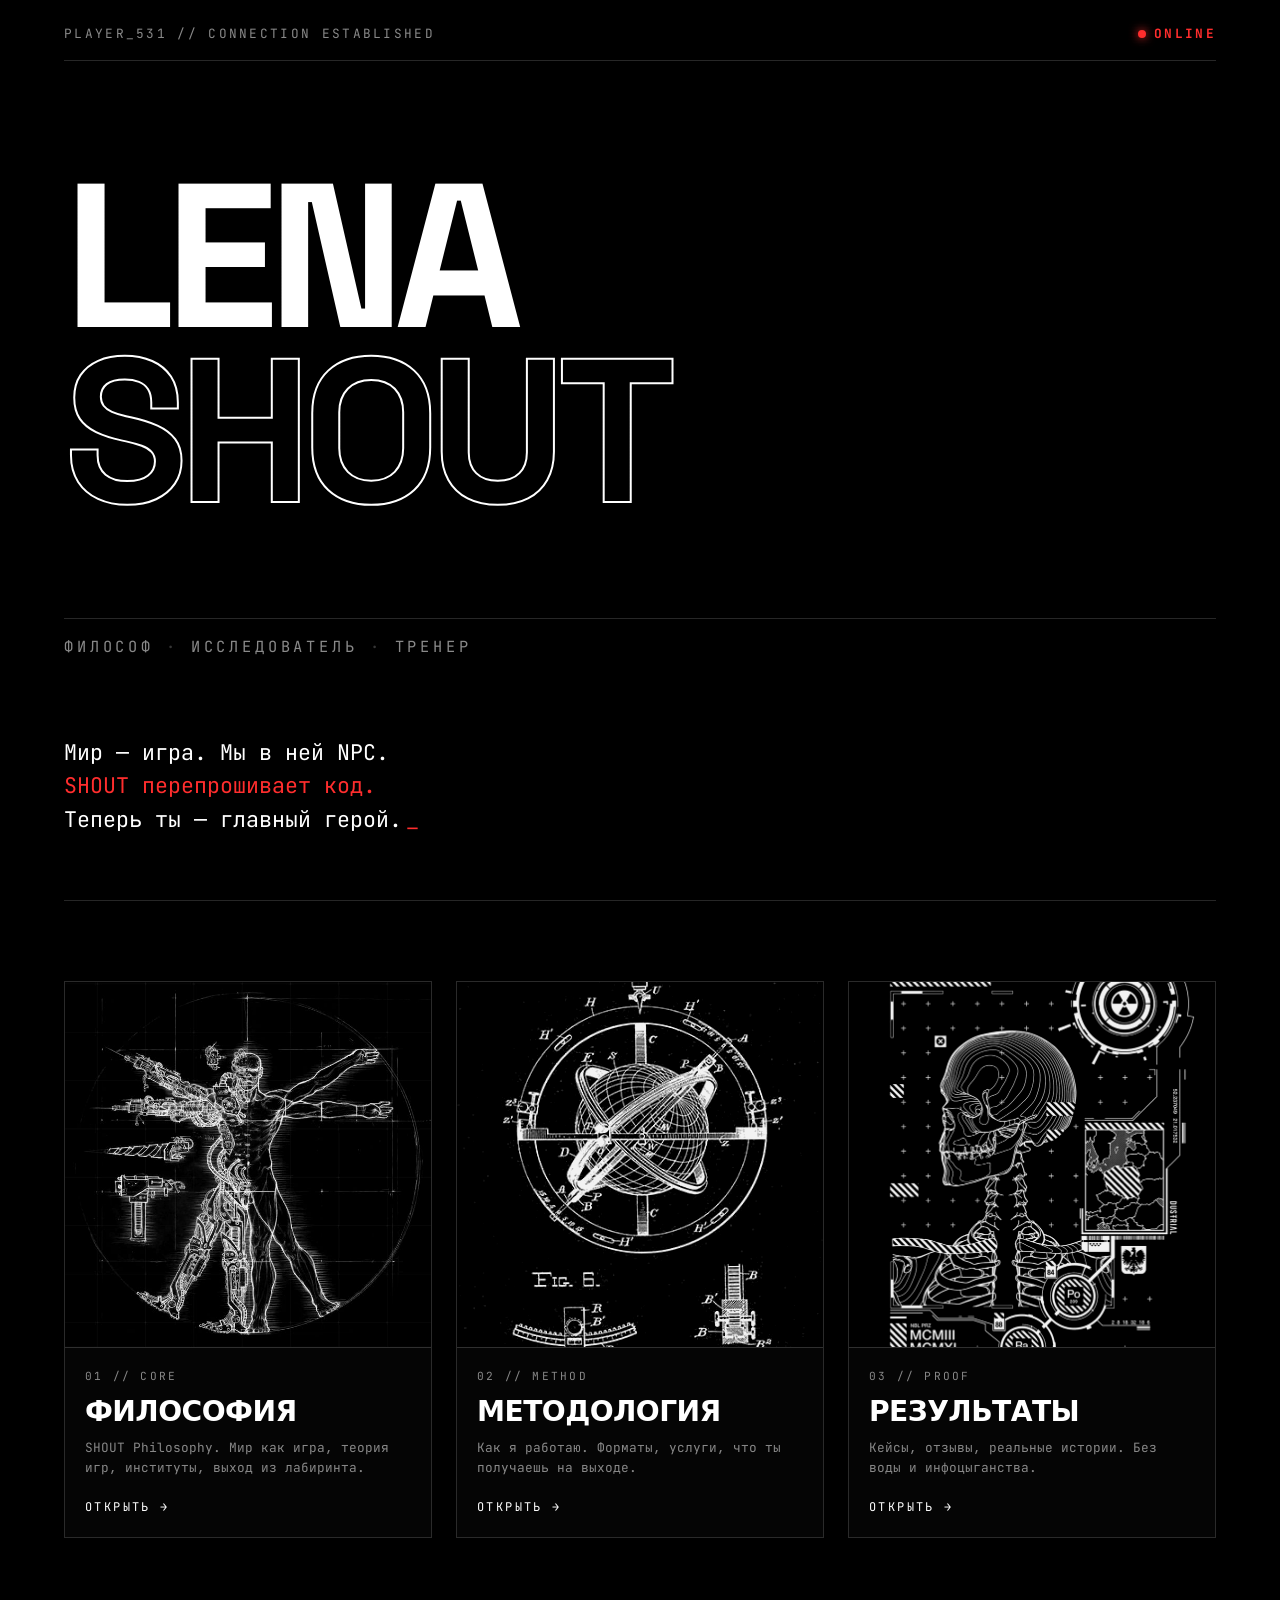
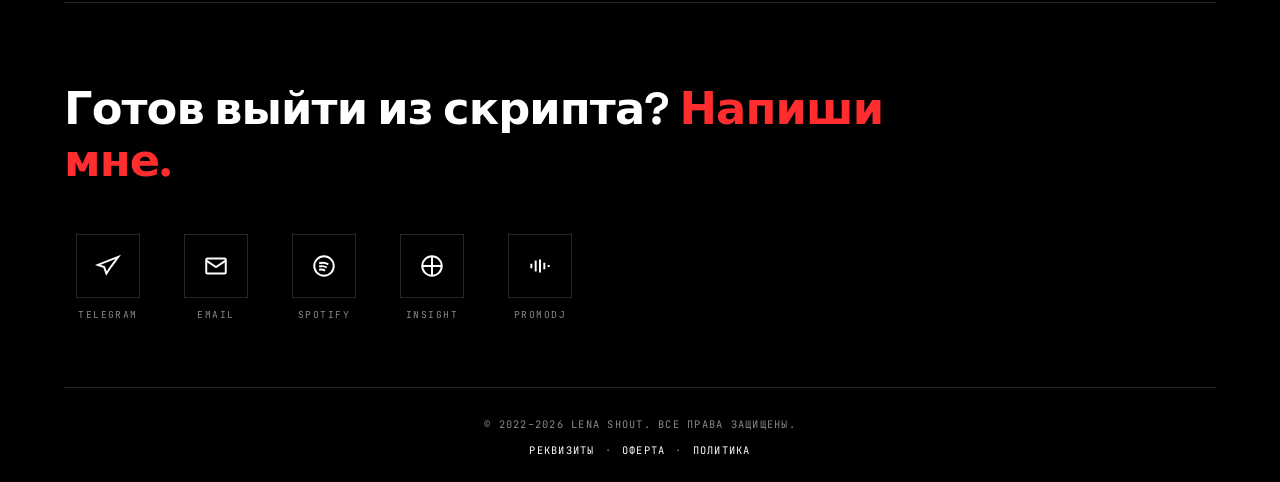
==== commit c00eb11a: "Enhance SEO with meta tags and favicon update Added Open Graph and Twitter meta tags for better soci" ====
--- a/index.html
+++ b/index.html
@@ -4,9 +4,12 @@
 <meta charset="UTF-8" />
 <meta name="viewport" content="width=device-width, initial-scale=1.0" />
 <meta name="theme-color" content="#000000" />
+
 <title>LENA SHOUT — философ · исследователь · тренер</title>
 <meta name="description" content="LENA SHOUT — философ, исследователь, трансформационный тренер. SHOUT Philosophy — мир как игра, выход из лабиринта." />
-<style><meta property="og:type" content="website" />
+
+<!-- Open Graph -->
+<meta property="og:type" content="website" />
 <meta property="og:title" content="LENA SHOUT — философ · исследователь · тренер" />
 <meta property="og:description" content="SHOUT перепрошивает код. Теперь ты — главный герой." />
 <meta property="og:url" content="https://lenashout.com/" />
@@ -15,11 +18,18 @@
 <meta property="og:image:height" content="924" />
 <meta property="og:image:type" content="image/png" />
 <meta property="og:site_name" content="LENA SHOUT" />
-
+<meta property="og:locale" content="ru_RU" />
+
+<!-- Twitter -->
 <meta name="twitter:card" content="summary_large_image" />
 <meta name="twitter:title" content="LENA SHOUT — философ · исследователь · тренер" />
 <meta name="twitter:description" content="SHOUT перепрошивает код. Теперь ты — главный герой." />
 <meta name="twitter:image" content="https://lenashout.com/assets/og-image.png" />
+
+<!-- Favicon -->
+<link rel="icon" type="image/svg+xml" href="assets/favicon.svg" />
+
+<style>
 @import url('https://fonts.googleapis.com/css2?family=Space+Grotesk:wght@400;700;900&family=JetBrains+Mono:wght@300;400;700&display=swap');
 
 :root{
@@ -111,7 +121,6 @@
 .card:hover{border-color:var(--fg);transform:translateY(-4px)}
 .card:hover .card-arrow{transform:translateX(6px)}
 
-/* КВАДРАТ С КАРТИНКОЙ */
 .card-image{
   aspect-ratio:1/1;
   background:#0a0a0a;
@@ -120,8 +129,7 @@
   overflow:hidden;
 }
 .card-image img{
-  width:100%;
-  height:100%;
+  width:100%;height:100%;
   object-fit:cover;
   filter:grayscale(100%) contrast(1.1) brightness(.95);
   transition:filter .3s ease, transform .4s ease;
@@ -145,11 +153,9 @@
 }
 .contact-lead{
   max-width:900px;
-  font-family:var(--h);
-  font-weight:900;
+  font-family:var(--h);font-weight:900;
   font-size:clamp(1.6rem,3.5vw,3rem);
-  line-height:1.15;
-  letter-spacing:-.02em;
+  line-height:1.15;letter-spacing:-.02em;
 }
 .contact-lead .accent{color:var(--red)}
 
@@ -238,9 +244,7 @@
 <section class="cards">
 
   <a href="philosophy.html" class="card">
-    <div class="card-image">
-      <img src="assets/philosophy.jpg" alt="Философия" />
-    </div>
+    <div class="card-image"><img src="assets/philosophy.jpg" alt="Философия" /></div>
     <div class="card-body">
       <span class="card-num">01 // CORE</span>
       <h3 class="card-title">ФИЛОСОФИЯ</h3>
@@ -250,9 +254,7 @@
   </a>
 
   <a href="method.html" class="card">
-    <div class="card-image">
-      <img src="assets/method.jpg" alt="Методология" />
-    </div>
+    <div class="card-image"><img src="assets/method.jpg" alt="Методология" /></div>
     <div class="card-body">
       <span class="card-num">02 // METHOD</span>
       <h3 class="card-title">МЕТОДОЛОГИЯ</h3>
@@ -262,9 +264,7 @@
   </a>
 
   <a href="results.html" class="card">
-    <div class="card-image">
-      <img src="assets/results.jpg" alt="Результаты" />
-    </div>
+    <div class="card-image"><img src="assets/results.jpg" alt="Результаты" /></div>
     <div class="card-body">
       <span class="card-num">03 // PROOF</span>
       <h3 class="card-title">РЕЗУЛЬТАТЫ</h3>
@@ -292,7 +292,7 @@
     </li>
 
     <li>
-      <a href="mailto:hi@lenashout.com" aria-label="Email">
+      <a href="mailto:shout@ya.ru" aria-label="Email">
         <span class="icon-box">
           <svg viewBox="0 0 24 24" aria-hidden="true"><rect x="3" y="5" width="18" height="14" rx="1"/><path d="M3 7l9 6 9-6"/></svg>
         </span>
@@ -332,7 +332,6 @@
 
 <footer class="foot">
   <span class="foot-left">© 2022–<span id="year">2026</span> LENA SHOUT. Все права защищены.</span>
-
   <span class="foot-center">
     <a href="legal/requisites.html">Реквизиты</a>
     <span class="sep">·</span>
@@ -344,25 +343,8 @@
 
 <script>
 document.getElementById('year').textContent = new Date().getFullYear();
-
 const playerId = String(Math.floor(Math.random() * 999) + 1).padStart(3, '0');
 document.getElementById('player-id').textContent = playerId;
-
-document.querySelectorAll('.card').forEach((el, i) => {
-  el.style.opacity = 0;
-  el.style.transform = 'translateY(24px)';
-  el.style.transition = 'opacity .7s ease ' + (i * 0.1) + 's, transform .7s ease ' + (i * 0.1) + 's';
-});
-const io = new IntersectionObserver(entries => {
-  entries.forEach(e => {
-    if (e.isIntersecting) {
-      e.target.style.opacity = 1;
-      e.target.style.transform = 'none';
-      io.unobserve(e.target);
-    }
-  });
-}, { threshold: 0.1 });
-document.querySelectorAll('.card').forEach(el => io.observe(el));
 </script>
 </body>
 </html>
